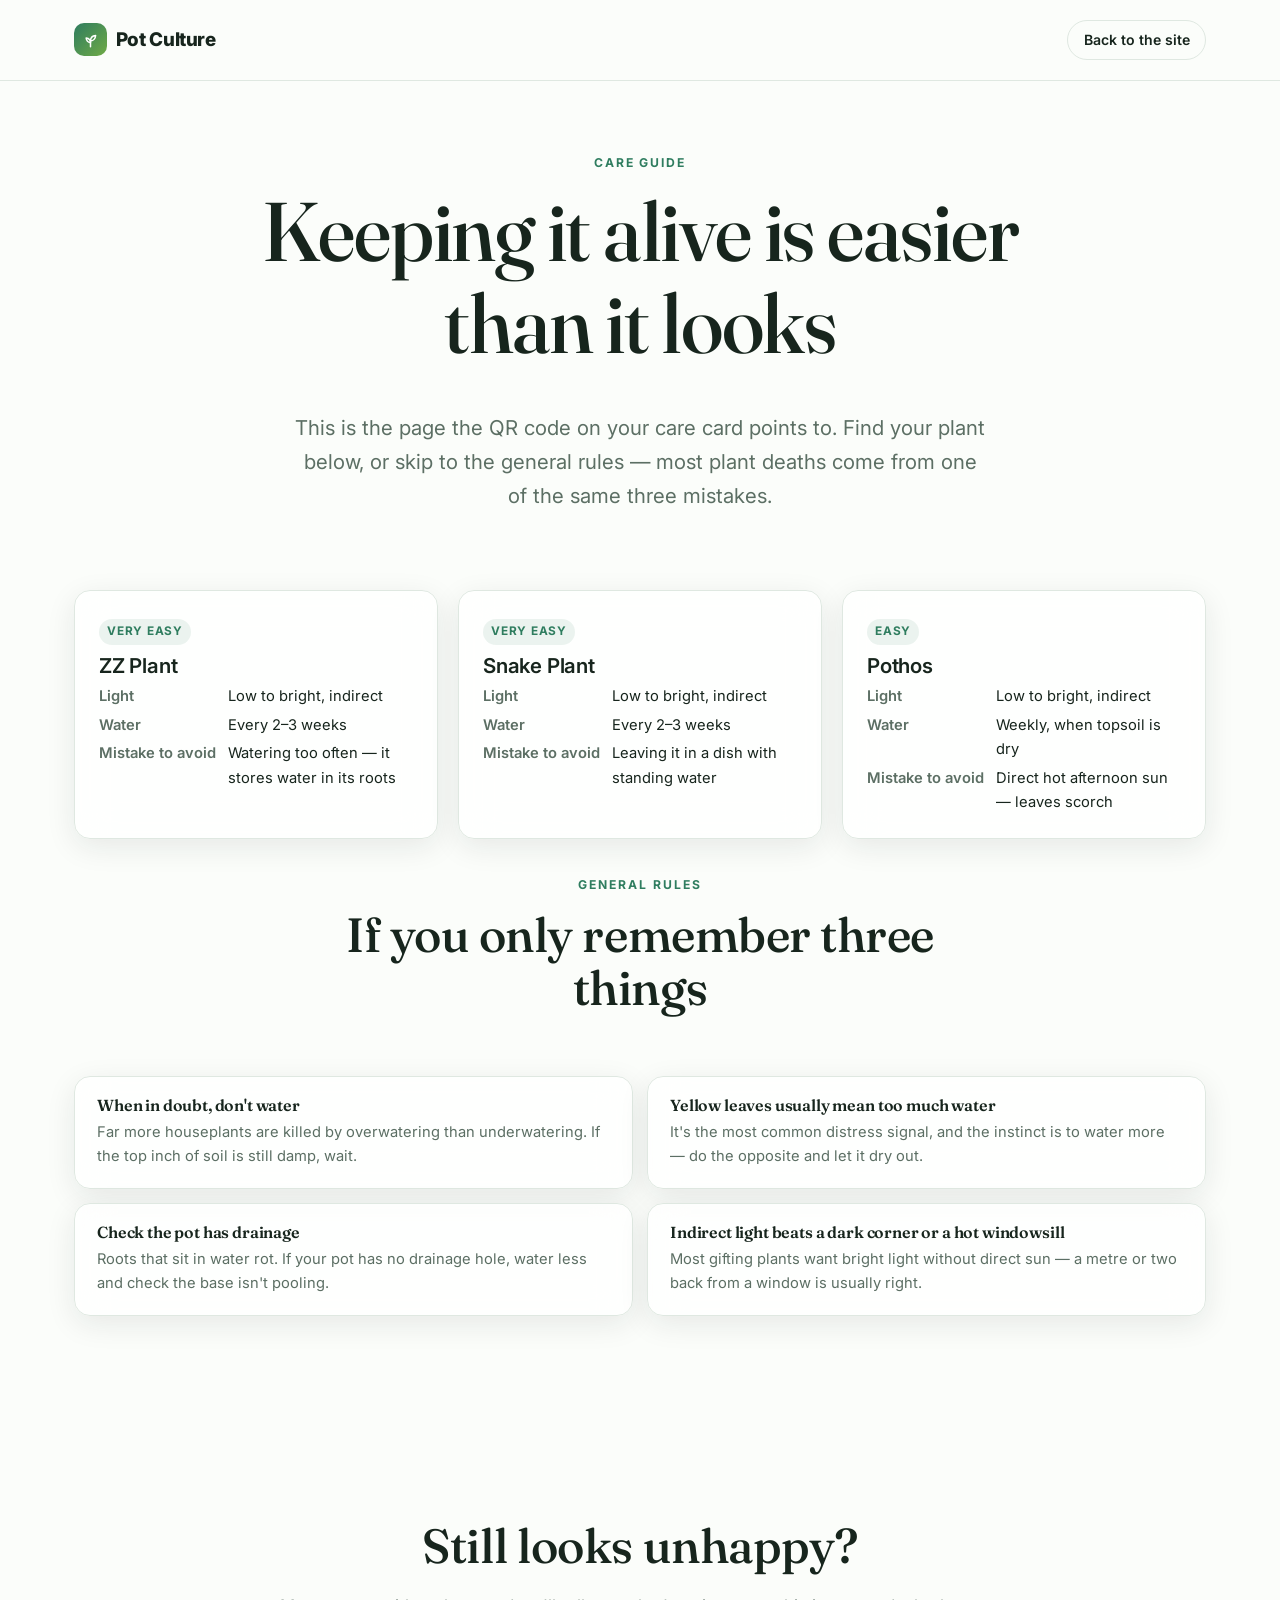
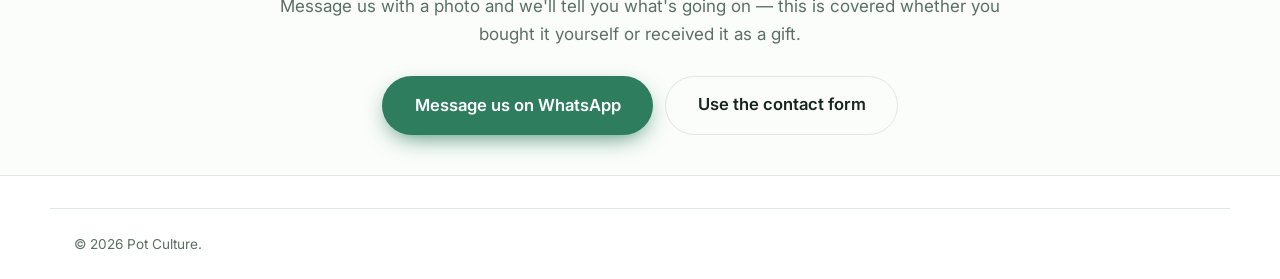
==== care.html @ beec170c "Address business-review Tier 1-3: form backend, real FAQ, MOQ table, WhatsApp, care page, expanded l" ====
<!DOCTYPE html>
<html lang="en">
<head>
<meta charset="utf-8">
<meta name="viewport" content="width=device-width, initial-scale=1">
<title>Plant care guide — Pot Culture</title>
<meta name="description" content="How to look after the plant you received from Pot Culture — watering, light, and what to do if something looks wrong.">
<meta name="robots" content="noindex">
<link rel="preconnect" href="https://fonts.googleapis.com">
<link rel="preconnect" href="https://fonts.gstatic.com" crossorigin>
<link rel="stylesheet" href="https://fonts.googleapis.com/css2?family=Fraunces:ital,opsz,wght@0,9..144,500;0,9..144,600;1,9..144,500&family=Inter:wght@400;500;600;700&display=swap">
<link rel="stylesheet" href="assets/css/style.css">
<link rel="icon" href="data:image/svg+xml,<svg xmlns='http://www.w3.org/2000/svg' viewBox='0 0 100 100'><text y='.9em' font-size='90'>🪴</text></svg>">
<style>
  /* This page is deliberately simple and self-contained — no hero, no
     scroll background, no lightbox — so it opens fast for someone
     scanning a QR code on their phone with a half-dead plant in hand. */
  body{opacity:1;background:var(--bg)}
  .care-header{border-bottom:1px solid var(--line);padding-block:20px}
  .care-hero{padding:clamp(40px,7vw,72px) 0 8px;text-align:center}
  .care-hero .eyebrow{justify-content:center}
  .care-hero h1{max-width:16em;margin-inline:auto}
  .plant-grid{display:grid;gap:20px;grid-template-columns:repeat(3,1fr);margin:36px 0}
  .plant-card{padding:24px}
  .plant-card h3{margin-bottom:.3em}
  .plant-card .diff{display:inline-block;font-size:.74rem;font-weight:700;letter-spacing:.06em;text-transform:uppercase;color:var(--brand);background:rgba(47,125,95,.09);padding:.25em .7em;border-radius:999px;margin-bottom:.9em}
  .plant-card dl{display:grid;grid-template-columns:auto 1fr;gap:.3em .8em;font-size:.92rem;margin:0}
  .plant-card dt{color:var(--ink-soft);font-weight:600}
  .plant-card dd{margin:0}
  .tips{display:grid;gap:14px;grid-template-columns:repeat(2,1fr);margin:28px 0}
  .tip{padding:20px 22px}
  .tip h4{margin:0 0 .3em;font-size:1rem}
  .tip p{margin:0;font-size:.92rem;color:var(--ink-soft)}
  .help-band{text-align:center;padding:40px 0;margin-top:12px}
  @media (max-width:800px){ .plant-grid,.tips{grid-template-columns:1fr} }
</style>
</head>
<body class="ready">

<header class="care-header">
  <div class="wrap" style="display:flex;align-items:center;justify-content:space-between">
    <a class="brand" href="index.html">
      <span class="brand-mark" aria-hidden="true">
        <svg viewBox="0 0 24 24" fill="none" stroke="currentColor" stroke-width="1.9" stroke-linecap="round" stroke-linejoin="round">
          <path d="M12 21v-7"/><path d="M12 14c0-4 2.6-6.6 6.5-7-.4 4-3 6.6-6.5 7Z"/>
          <path d="M12 16c0-3.3-2.2-5.5-5.5-5.9.4 3.4 2.6 5.6 5.5 5.9Z"/>
        </svg>
      </span>
      <span class="brand-name">Pot Culture</span>
    </a>
    <a class="btn btn-ghost btn-sm" href="index.html">Back to the site</a>
  </div>
</header>

<main id="main">
  <section class="care-hero wrap wrap-narrow">
    <p class="eyebrow">Care guide</p>
    <h1>Keeping it alive is easier than it looks</h1>
    <p class="lede" style="color:var(--ink-soft);max-width:34em;margin-inline:auto">
      This is the page the QR code on your care card points to. Find your
      plant below, or skip to the general rules — most plant deaths come
      from one of the same three mistakes.
    </p>
  </section>

  <section class="section" style="padding-top:0">
    <div class="wrap">
      <!-- EDIT #13 — this page ships with the three hardy plants used for bulk
           and corporate gifting (see the FAQ on the main site). If you
           stock others, or these aren't the ones you actually send, swap
           the cards below for your real list. -->
      <div class="plant-grid">
        <article class="card plant-card reveal in">
          <span class="diff">Very easy</span>
          <h3>ZZ Plant</h3>
          <dl>
            <dt>Light</dt><dd>Low to bright, indirect</dd>
            <dt>Water</dt><dd>Every 2–3 weeks</dd>
            <dt>Mistake to avoid</dt><dd>Watering too often — it stores water in its roots</dd>
          </dl>
        </article>
        <article class="card plant-card reveal in">
          <span class="diff">Very easy</span>
          <h3>Snake Plant</h3>
          <dl>
            <dt>Light</dt><dd>Low to bright, indirect</dd>
            <dt>Water</dt><dd>Every 2–3 weeks</dd>
            <dt>Mistake to avoid</dt><dd>Leaving it in a dish with standing water</dd>
          </dl>
        </article>
        <article class="card plant-card reveal in">
          <span class="diff">Easy</span>
          <h3>Pothos</h3>
          <dl>
            <dt>Light</dt><dd>Low to bright, indirect</dd>
            <dt>Water</dt><dd>Weekly, when topsoil is dry</dd>
            <dt>Mistake to avoid</dt><dd>Direct hot afternoon sun — leaves scorch</dd>
          </dl>
        </article>
      </div>

      <div class="section-head reveal in" style="margin-top:8px">
        <p class="eyebrow">General rules</p>
        <h2>If you only remember three things</h2>
      </div>

      <div class="tips">
        <div class="card tip reveal in">
          <h4>When in doubt, don't water</h4>
          <p>Far more houseplants are killed by overwatering than underwatering. If the top inch of soil is still damp, wait.</p>
        </div>
        <div class="card tip reveal in">
          <h4>Yellow leaves usually mean too much water</h4>
          <p>It's the most common distress signal, and the instinct is to water more — do the opposite and let it dry out.</p>
        </div>
        <div class="card tip reveal in">
          <h4>Check the pot has drainage</h4>
          <p>Roots that sit in water rot. If your pot has no drainage hole, water less and check the base isn't pooling.</p>
        </div>
        <div class="card tip reveal in">
          <h4>Indirect light beats a dark corner or a hot windowsill</h4>
          <p>Most gifting plants want bright light without direct sun — a metre or two back from a window is usually right.</p>
        </div>
      </div>
    </div>
  </section>

  <section class="help-band">
    <div class="wrap wrap-narrow">
      <h2 style="margin-bottom:.4em">Still looks unhappy?</h2>
      <p style="color:var(--ink-soft);margin-bottom:1.6em">
        Message us with a photo and we'll tell you what's going on —
        this is covered whether you bought it yourself or received it
        as a gift.
      </p>
      <div style="display:flex;gap:12px;justify-content:center;flex-wrap:wrap">
        <!-- Same number as EDIT #11 in index.html's floating button -->
        <a class="btn btn-primary btn-lg" href="https://wa.me/91XXXXXXXXXX?text=Hi%2C%20my%20plant%20from%20Pot%20Culture%20isn%27t%20doing%20well" target="_blank" rel="noopener">Message us on WhatsApp</a>
        <a class="btn btn-ghost btn-lg" href="index.html#contact">Use the contact form</a>
      </div>
    </div>
  </section>
</main>

<footer class="site-footer" style="padding-top:32px">
  <div class="wrap footer-bottom"><p>&copy; <span id="year"></span> Pot Culture.</p></div>
</footer>

<script>document.getElementById("year").textContent = new Date().getFullYear();</script>
</body>
</html>
---- assets/css/style.css ----
/* ============================================================
   EDIT — YOUR COLOURS. Change these and the whole site re-skins.
   ============================================================ */
:root{
  --brand:      #2f7d5f;   /* main green: buttons, links       */
  --brand-dark: #24634a;
  --accent:     #6faa46;   /* leaf green for gradients         */
  --clay:       #c07a4e;   /* terracotta accents               */

  --ink:      #17251d;     /* main text                        */
  --ink-soft: #5c6f64;
  --line:     #dfe8e1;
  --bg:       #fbfdfa;     /* base behind the photos           */
  --panel:    rgba(255,255,255,.78);
  --panel-solid:#ffffff;

  --radius: 16px;
  --radius-lg: 24px;
  --shadow-sm: 0 1px 2px rgba(23,37,29,.05), 0 4px 14px rgba(23,37,29,.05);
  --shadow-md: 0 8px 30px rgba(23,37,29,.09);
  --shadow-lg: 0 26px 70px rgba(23,37,29,.16);
  --maxw: 1180px;
  --font: "Inter", -apple-system, BlinkMacSystemFont, "Segoe UI", Roboto, "Helvetica Neue", Arial, sans-serif;
  --font-display: "Fraunces", Georgia, "Times New Roman", serif;

  --bg-fade: 1100ms;       /* how long the background crossfade takes */
}

/* ---------- base ---------- */
*,*::before,*::after{box-sizing:border-box}
html{scroll-behavior:smooth;scroll-padding-top:84px;-webkit-text-size-adjust:100%}
body{
  margin:0;font-family:var(--font);color:var(--ink);background:var(--bg);
  font-size:17px;line-height:1.65;-webkit-font-smoothing:antialiased;
  overflow-x:hidden;opacity:0;transition:opacity .5s ease;
}
body.ready{opacity:1}
img{max-width:100%;display:block}
h1,h2,h3,h4{font-family:var(--font-display);line-height:1.1;letter-spacing:-.01em;margin:0 0 .5em;font-weight:600}
h1{font-size:clamp(2.7rem,6.6vw,5.2rem);font-weight:500;letter-spacing:-.015em}
h2{font-size:clamp(1.95rem,3.9vw,3rem);font-weight:500}
h3{font-size:1.28rem;font-family:var(--font)}
p{margin:0 0 1rem}
a{color:var(--brand);text-decoration:none}
a:hover{text-decoration:underline}
ul,ol{margin:0;padding:0;list-style:none}

.wrap{width:100%;max-width:var(--maxw);margin-inline:auto;padding-inline:24px}
.wrap-narrow{max-width:780px}
.skip-link{position:absolute;left:-9999px;top:0;background:var(--brand);color:#fff;padding:10px 16px;z-index:300;border-radius:0 0 8px 0;font-weight:600}
.skip-link:focus{left:0}
:focus-visible{outline:3px solid var(--brand);outline-offset:3px;border-radius:6px}

.eyebrow{font-size:.76rem;font-weight:700;letter-spacing:.16em;text-transform:uppercase;color:var(--brand);margin:0 0 .85rem}
.eyebrow.light{color:var(--brand-dark)}
.grad{background:linear-gradient(100deg,var(--brand),var(--accent));-webkit-background-clip:text;background-clip:text;color:transparent}

/* ============================================================
   THE LIVING BACKGROUND
   Fixed behind everything. Layers crossfade as sections change.
   ============================================================ */
.bg-stage{position:fixed;inset:0;z-index:-2;overflow:hidden;background:var(--bg)}
/* .bg-layer also carries .ph, whose `position:relative` is declared later
   and would otherwise win and collapse these to zero height. */
.bg-stage .bg-layer{position:absolute;inset:0}
.bg-layer{
  position:absolute;inset:0;opacity:0;
  transition:opacity var(--bg-fade) cubic-bezier(.4,0,.2,1),
             transform 2400ms cubic-bezier(.2,0,.2,1);
  transform:scale(1.08);
}
.bg-layer.on{opacity:1;transform:scale(1)}
.bg-layer img{width:100%;height:100%;object-fit:cover;opacity:0;transition:opacity .8s ease}
.bg-layer img.loaded{opacity:1}
/* Full-bleed artwork needs more presence than a small card's does. Once a
   real photo loads it covers this, so it only affects the no-photo state. */
.bg-layer.ph::before{filter:saturate(1.35);opacity:1}
.bg-layer.ph::after{opacity:.22}
.bg-layer.no-photo::before{animation:drift 26s ease-in-out infinite alternate}
@keyframes drift{from{transform:scale(1) translate3d(0,0,0)}to{transform:scale(1.14) translate3d(-2%,-1.5%,0)}}

/* A light veil so dark text stays readable over any photo you drop in.
   If your photos are pale you can lower these numbers; if they're busy
   or dark, raise them. */
.bg-scrim{
  position:absolute;inset:0;
  background:
    radial-gradient(125% 95% at 50% 0%, rgba(251,253,250,.42), rgba(251,253,250,.66) 62%, rgba(251,253,250,.80)),
    linear-gradient(180deg, rgba(251,253,250,.38), rgba(251,253,250,.58));
}

/* ---------- designed artwork, shown until a real photo exists ---------- */
.ph{position:relative;overflow:hidden;background:#eef5ef}
.ph::before{
  content:"";position:absolute;inset:0;
  background-image:
    radial-gradient(circle at 22% 26%, rgba(140,196,104,.55), transparent 46%),
    radial-gradient(circle at 78% 68%, rgba(88,168,126,.50), transparent 52%),
    radial-gradient(circle at 52% 100%, rgba(214,158,116,.45), transparent 58%);
}
.ph::after{
  content:"";position:absolute;inset:0;opacity:.45;
  background-image:
    repeating-linear-gradient(58deg, rgba(255,255,255,.30) 0 2px, transparent 2px 26px),
    repeating-linear-gradient(-52deg, rgba(23,37,29,.05) 0 2px, transparent 2px 32px);
}
.ph-b::before{background-image:
  radial-gradient(circle at 70% 24%, rgba(88,168,126,.55), transparent 48%),
  radial-gradient(circle at 26% 74%, rgba(214,158,116,.50), transparent 54%),
  radial-gradient(circle at 88% 90%, rgba(140,196,104,.42), transparent 50%)}
.ph-c::before{background-image:
  radial-gradient(circle at 34% 78%, rgba(140,196,104,.55), transparent 50%),
  radial-gradient(circle at 76% 20%, rgba(214,158,116,.48), transparent 52%),
  radial-gradient(circle at 12% 20%, rgba(88,168,126,.44), transparent 48%)}
.ph-d::before{background-image:
  radial-gradient(circle at 50% 40%, rgba(88,168,126,.52), transparent 54%),
  radial-gradient(circle at 12% 88%, rgba(140,196,104,.46), transparent 50%),
  radial-gradient(circle at 90% 12%, rgba(214,158,116,.42), transparent 46%)}
.ph-e::before{background-image:
  radial-gradient(circle at 82% 46%, rgba(140,196,104,.50), transparent 50%),
  radial-gradient(circle at 20% 34%, rgba(88,168,126,.54), transparent 52%),
  radial-gradient(circle at 56% 92%, rgba(214,158,116,.44), transparent 54%)}
.ph img{position:relative;z-index:1}

/* ---------- scroll progress ---------- */
.progress{
  position:fixed;top:0;left:0;right:0;height:3px;z-index:200;transform-origin:0 50%;transform:scaleX(0);
  background:linear-gradient(90deg,var(--accent),var(--brand));
}

/* ---------- buttons ---------- */
.btn{
  display:inline-flex;align-items:center;justify-content:center;gap:.5em;
  padding:.78em 1.5em;border-radius:999px;border:1.5px solid transparent;
  font:inherit;font-weight:600;font-size:.97rem;cursor:pointer;text-decoration:none;
  transition:transform .16s ease, box-shadow .22s ease, background .22s ease, border-color .22s ease;
  white-space:nowrap;
}
.btn:hover{text-decoration:none;transform:translateY(-2px)}
.btn:active{transform:translateY(0)}
.btn-primary{background:var(--brand);color:#fff;box-shadow:0 8px 24px -8px var(--brand)}
.btn-primary:hover{background:var(--brand-dark);box-shadow:0 14px 32px -10px var(--brand)}
.btn-ghost{background:transparent;color:var(--ink);border-color:var(--line)}
.btn-ghost:hover{border-color:var(--brand);color:var(--brand)}
.btn-glass{background:rgba(255,255,255,.72);color:var(--ink);border-color:rgba(23,37,29,.12);backdrop-filter:blur(10px);box-shadow:var(--shadow-sm)}
.btn-glass:hover{background:#fff;color:var(--brand);border-color:var(--brand)}
.btn-sm{padding:.52em 1.1em;font-size:.88rem}
.btn-lg{padding:.9em 1.9em;font-size:1.04rem}
.btn-block{display:flex;width:100%}

/* ---------- header ---------- */
.site-header{position:fixed;top:0;left:0;right:0;z-index:100;transition:background .35s, border-color .35s, box-shadow .35s}
.site-header.scrolled{background:rgba(255,255,255,.86);backdrop-filter:saturate(170%) blur(16px);border-bottom:1px solid var(--line);box-shadow:var(--shadow-sm)}
.header-inner{display:flex;align-items:center;justify-content:space-between;height:78px;gap:20px}
.brand{display:inline-flex;align-items:center;gap:.55rem;color:var(--ink);font-weight:800;letter-spacing:-.02em;font-size:1.18rem}
.brand:hover{text-decoration:none}
.brand-mark{display:grid;place-items:center;width:33px;height:33px;border-radius:10px;background:linear-gradient(135deg,var(--brand),var(--accent));color:#fff}
.brand-mark svg{width:19px;height:19px}
.nav{display:flex;align-items:center;gap:2.1rem}
.nav a{color:var(--ink-soft);font-weight:500;font-size:.95rem}
.nav a:hover{color:var(--ink);text-decoration:none}
.nav a.active{color:var(--brand)}
.nav a.nav-cta{color:#fff}
.nav a.nav-cta:hover{color:#fff}

.burger{display:none;flex-direction:column;gap:5px;background:none;border:0;cursor:pointer;padding:10px}
.burger span{width:24px;height:2px;background:var(--ink);border-radius:2px;transition:.25s}
.burger[aria-expanded="true"] span:nth-child(1){transform:translateY(7px) rotate(45deg)}
.burger[aria-expanded="true"] span:nth-child(2){opacity:0}
.burger[aria-expanded="true"] span:nth-child(3){transform:translateY(-7px) rotate(-45deg)}

/* ---------- hero ---------- */
.hero{position:relative;min-height:100svh;display:flex;align-items:center;padding:120px 0 90px}
.hero-inner{position:relative;z-index:2;max-width:860px}
.lede{font-size:clamp(1.08rem,1.7vw,1.28rem);color:var(--ink-soft);max-width:32em;margin-bottom:2.1rem}
.hero-actions{display:flex;flex-wrap:wrap;gap:.9rem}
.scroll-cue{
  position:absolute;left:50%;bottom:34px;transform:translateX(-50%);
  width:26px;height:42px;border:2px solid rgba(23,37,29,.28);border-radius:14px;z-index:2;
}
.scroll-cue span{
  position:absolute;left:50%;top:9px;width:4px;height:8px;margin-left:-2px;border-radius:2px;
  background:var(--brand);animation:cue 1.8s ease-in-out infinite;
}
@keyframes cue{0%{opacity:0;transform:translateY(0)}30%{opacity:1}100%{opacity:0;transform:translateY(14px)}}

/* ---------- sections sit in glass over the background ---------- */
.section{position:relative;z-index:1;padding:clamp(72px,10vw,124px) 0}
.section-head{max-width:660px;margin:0 auto clamp(40px,5vw,62px);text-align:center}
.section-head .sub{color:var(--ink-soft);font-size:1.05rem;margin:0}

.strip{position:relative;z-index:1;border-block:1px solid var(--line);background:rgba(255,255,255,.72);backdrop-filter:blur(12px)}
.strip-inner{display:grid;grid-template-columns:repeat(4,1fr);gap:20px;padding-block:38px;text-align:center}
.stat b{display:block;font-size:2rem;letter-spacing:-.03em;color:var(--ink)}
.stat span{font-size:.85rem;color:var(--ink-soft)}

.grid{display:grid;gap:24px}
.grid-3{grid-template-columns:repeat(3,1fr)}

.card,.feature,.step,.faq details,.form{
  background:var(--panel);border:1px solid var(--line);border-radius:var(--radius);
  backdrop-filter:blur(18px) saturate(150%);box-shadow:var(--shadow-md);
}
.card{padding:28px}
.card p,.feature p,.step p{color:var(--ink-soft);font-size:.96rem;margin:0}

/* ---------- editorial feature cards ---------- */
.feature{overflow:hidden;transition:transform .3s cubic-bezier(.2,0,.2,1), box-shadow .3s}
.feature:hover{transform:translateY(-6px);box-shadow:var(--shadow-lg)}
.frame{aspect-ratio:4/3;border-radius:0}
.frame img{width:100%;height:100%;object-fit:cover;transition:transform .7s cubic-bezier(.2,0,.2,1);opacity:0}
.frame img.loaded{opacity:1}
.feature:hover .frame img{transform:scale(1.06)}
.feature h3{margin:22px 24px .4rem}
.feature p{margin:0 24px 26px}

/* ---------- gallery ---------- */
.gallery{display:grid;grid-template-columns:repeat(4,1fr);gap:16px;grid-auto-rows:200px;grid-auto-flow:dense}
.shot{
  position:relative;margin:0;border-radius:var(--radius);overflow:hidden;cursor:pointer;
  border:1px solid var(--line);box-shadow:var(--shadow-sm);
  transition:transform .3s cubic-bezier(.2,0,.2,1), box-shadow .3s;
}
.shot.tall{grid-row:span 2}
.shot.wide{grid-column:span 2}
.shot img{width:100%;height:100%;object-fit:cover;transition:transform .8s cubic-bezier(.2,0,.2,1);opacity:0}
.shot img.loaded{opacity:1}
.shot:hover{transform:translateY(-4px);box-shadow:var(--shadow-lg)}
.shot:hover img{transform:scale(1.07)}
.shot figcaption{
  position:absolute;inset:auto 0 0 0;z-index:2;padding:34px 16px 14px;
  font-size:.86rem;color:#fff;
  background:linear-gradient(transparent,rgba(12,26,18,.82));
  opacity:0;transform:translateY(8px);transition:.3s;
}
.shot:hover figcaption,.shot:focus-visible figcaption{opacity:1;transform:none}

/* ---------- split / gifting ---------- */
.split-inner{display:grid;grid-template-columns:.9fr 1.1fr;gap:56px;align-items:center}
.tall-media{aspect-ratio:3/4;border-radius:var(--radius-lg);box-shadow:var(--shadow-lg)}
.tall-media img{width:100%;height:115%;object-fit:cover;transform:translateY(var(--shift,0));opacity:0}
.tall-media img.loaded{opacity:1}
.tiers{display:grid;gap:12px;margin:26px 0 18px}
.tiers li{
  display:flex;align-items:center;justify-content:space-between;gap:18px;
  padding:16px 20px;border:1px solid var(--line);border-radius:12px;background:rgba(255,255,255,.72);
}
.tiers li.best{border-color:var(--brand);background:rgba(47,125,95,.07)}
.tiers b{display:block;font-size:1rem}
.tiers span{display:block;font-size:.86rem;color:var(--ink-soft)}
.tiers em{font-style:normal;font-weight:700;font-size:1.05rem;white-space:nowrap;color:var(--brand)}
.fineprint{font-size:.83rem;color:var(--ink-soft);margin:0 0 22px}

.esg-line{font-size:.92rem;padding:.85em 1em;border-radius:10px;background:rgba(47,125,95,.07);border:1px solid rgba(47,125,95,.16)}

.moq-wrap{margin:0 0 22px}
.moq-table{width:100%;border-collapse:collapse;font-size:.92rem;background:rgba(255,255,255,.6);border:1px solid var(--line);border-radius:10px;overflow:hidden}
.moq-table caption{text-align:left;font-size:.78rem;font-weight:700;letter-spacing:.08em;text-transform:uppercase;color:var(--ink-soft);padding:0 0 10px}
.moq-table th,.moq-table td{padding:.6em .9em;text-align:left;border-bottom:1px solid var(--line)}
.moq-table thead th{color:var(--ink-soft);font-weight:600;font-size:.82rem}
.moq-table tbody tr:last-child th,.moq-table tbody tr:last-child td{border-bottom:0}
.moq-table tbody th{font-weight:600}
.moq-note{font-size:.86rem;color:var(--ink-soft);margin:10px 0 0}

/* ---------- steps ---------- */
.steps{display:grid;grid-template-columns:repeat(3,1fr);gap:24px}
.step{padding:32px 28px}
.step-num{display:grid;place-items:center;width:40px;height:40px;border-radius:50%;margin-bottom:18px;background:linear-gradient(135deg,var(--brand),var(--accent));color:#fff;font-weight:700}

/* ---------- faq ---------- */
.faq{display:grid;gap:12px}
.faq details{overflow:hidden}
.faq summary{cursor:pointer;padding:20px 56px 20px 24px;font-weight:600;position:relative;list-style:none}
.faq summary::-webkit-details-marker{display:none}
.faq summary::after{content:"+";position:absolute;right:24px;top:50%;transform:translateY(-50%);font-size:1.5rem;font-weight:300;color:var(--brand);line-height:1;transition:transform .25s}
.faq details[open] summary::after{transform:translateY(-50%) rotate(45deg)}
.faq details p{padding:0 24px 22px;margin:0;color:var(--ink-soft);font-size:.96rem}

/* ---------- form ---------- */
.form{display:grid;gap:16px;padding:34px}
.form .row{display:grid;grid-template-columns:1fr 1fr;gap:16px}
.form label{display:grid;gap:.45rem;font-size:.9rem;font-weight:600}
.form .opt{font-weight:400;color:var(--ink-soft);font-size:.82rem}
.form input,.form select,.form textarea{
  font:inherit;font-size:.96rem;font-weight:400;color:var(--ink);
  padding:.76em .95em;border:1.5px solid var(--line);border-radius:10px;
  background:#fff;width:100%;transition:border-color .18s, box-shadow .18s;
}
.form ::placeholder{color:#9aa9a0}
.form textarea{resize:vertical;min-height:118px}
.form input:focus,.form select:focus,.form textarea:focus{outline:none;border-color:var(--brand);box-shadow:0 0 0 3px rgba(47,125,95,.16)}
.form input[aria-invalid="true"],.form textarea[aria-invalid="true"]{border-color:#dc2626}
.hp{position:absolute;left:-9999px;width:1px;height:1px;overflow:hidden}
.form-note{margin:0;font-size:.92rem;min-height:1.4em;text-align:center}
.form-note.ok{color:var(--brand);font-weight:600}
.form-note.err{color:#dc2626;font-weight:600}

/* ---------- lightbox ---------- */
.lightbox{
  position:fixed;inset:0;z-index:250;display:none;place-items:center;padding:64px 24px;
  background:rgba(251,253,250,.96);backdrop-filter:blur(8px);
}
.lightbox.open{display:grid}
.lb-figure{margin:0;max-width:min(1500px,94vw);max-height:86vh;display:grid;gap:14px;justify-items:center}
.lb-figure img{max-width:100%;max-height:78vh;object-fit:contain;border-radius:10px;box-shadow:var(--shadow-lg);view-transition-name:lb-photo}
.lb-figure figcaption{display:flex;gap:14px;align-items:center;color:var(--ink-soft);font-size:.92rem}
.lb-count{color:#9aa9a0}
.lb-btn{
  position:absolute;background:#fff;border:1px solid var(--line);
  color:var(--ink);width:50px;height:50px;border-radius:50%;font-size:1.6rem;line-height:1;cursor:pointer;
  display:grid;place-items:center;box-shadow:var(--shadow-sm);
  transition:background .2s, transform .2s, border-color .2s;
}
.lb-btn:hover{border-color:var(--brand);color:var(--brand);transform:scale(1.06)}
.lb-close{top:22px;right:24px}
.lb-prev{left:24px;top:50%;margin-top:-25px}
.lb-next{right:24px;top:50%;margin-top:-25px}

/* ---------- footer ---------- */
.site-footer{position:relative;z-index:1;background:rgba(255,255,255,.86);backdrop-filter:blur(16px);border-top:1px solid var(--line);padding-top:60px}
.footer-inner{display:grid;grid-template-columns:1.4fr 1fr;gap:44px;padding-bottom:42px}
.footer-brand p{color:var(--ink-soft);font-size:.94rem;margin-top:.9rem;max-width:30em}
.footer-links{display:grid;grid-template-columns:repeat(2,1fr);gap:30px}
.footer-links h4{font-size:.78rem;text-transform:uppercase;letter-spacing:.12em;color:var(--ink-soft);margin-bottom:.9rem}
.footer-links a,.footer-links span{display:block;color:var(--ink-soft);font-size:.93rem;margin-bottom:.55rem}
.footer-links a:hover{color:var(--brand)}
.footer-bottom{border-top:1px solid var(--line);padding-block:24px}
.footer-bottom p{margin:0;font-size:.85rem;color:var(--ink-soft)}

/* ---------- reveal ---------- */
.reveal{opacity:0;transform:translateY(26px);transition:opacity .7s ease, transform .7s cubic-bezier(.16,1,.3,1)}
.reveal.in{opacity:1;transform:none}

/* ---------- responsive ---------- */
@media (max-width:980px){
  .split-inner{grid-template-columns:1fr;gap:38px}
  .tall-media{aspect-ratio:16/10}
  .gallery{grid-template-columns:repeat(2,1fr);grid-auto-rows:180px}
  .shot.wide{grid-column:span 2}
  .grid-3,.steps{grid-template-columns:1fr 1fr}
  .strip-inner{grid-template-columns:1fr 1fr;gap:26px}
}
@media (max-width:760px){
  body{font-size:16px}
  .burger{display:flex}
  .nav{
    position:fixed;inset:78px 0 auto;flex-direction:column;align-items:stretch;gap:0;
    background:rgba(255,255,255,.97);backdrop-filter:blur(18px);border-bottom:1px solid var(--line);
    box-shadow:var(--shadow-md);
    padding:10px 24px 24px;transform:translateY(-135%);transition:transform .3s cubic-bezier(.4,0,.2,1);
  }
  .nav.open{transform:none}
  .nav a{padding:15px 0;border-bottom:1px solid var(--line);font-size:1rem}
  .nav a.nav-cta{border:0;margin-top:14px;justify-content:center}
  .grid-3,.steps,.form .row,.footer-inner{grid-template-columns:1fr}
  .gallery{grid-template-columns:1fr;grid-auto-rows:230px}
  .shot.tall,.shot.wide{grid-row:auto;grid-column:auto}
  .hero-actions .btn{flex:1 1 100%}
  .lb-prev{left:12px} .lb-next{right:12px}
  .lb-btn{width:44px;height:44px}
}
@media (max-width:420px){
  .strip-inner{grid-template-columns:1fr}
  .footer-links{grid-template-columns:1fr}
}

/* ---------- accessibility ---------- */
@media (prefers-reduced-motion:reduce){
  *{animation:none!important;transition:none!important;scroll-behavior:auto!important}
  .reveal{opacity:1;transform:none}
  body{opacity:1}
  .bg-layer{transform:none}
  .bg-layer.on{opacity:1}
}
@media print{
  .site-header,.burger,.bg-stage,.progress,.scroll-cue,.lightbox,.btn,.marquee,.mobile-cta,.cursor-chip,.whatsapp-fab{display:none!important}
  body{font-size:12pt;color:#000;background:#fff;opacity:1}
  .card,.feature,.step,.faq details,.form{background:none;box-shadow:none;border-color:#ccc;backdrop-filter:none}
  .section{padding:16pt 0;break-inside:avoid}
}

/* ============================================================
   INTERACTIVE POLISH
   ============================================================ */

/* ---------- sliding nav indicator ----------
   Scoped to desktop only: on mobile .nav must keep the `position:fixed`
   set in its own media query above so the off-canvas menu still works.
   An unqualified `.nav{position:relative}` here would appear later in
   the cascade and win at equal specificity, breaking that mobile rule. */
@media (min-width:761px){ .nav{position:relative} }
.nav-indicator{
  position:absolute;left:0;bottom:-6px;height:2px;background:var(--brand);
  border-radius:2px;opacity:0;transition:transform .35s cubic-bezier(.4,0,.2,1), width .35s cubic-bezier(.4,0,.2,1), opacity .2s;
  pointer-events:none;
}
.nav-indicator.show{opacity:1}
@media (max-width:760px){.nav-indicator{display:none}}

/* ---------- marquee ---------- */
.marquee{
  position:relative;z-index:1;overflow:hidden;border-block:1px solid var(--line);
  background:rgba(255,255,255,.60);backdrop-filter:blur(10px);padding:16px 0;
  -webkit-mask-image:linear-gradient(90deg,transparent,#000 8%,#000 92%,transparent);
  mask-image:linear-gradient(90deg,transparent,#000 8%,#000 92%,transparent);
}
.marquee-track{
  display:flex;width:max-content;gap:.6em;white-space:nowrap;
  font-family:var(--font-display);font-size:1.15rem;color:var(--ink-soft);
  animation:scroll-left 34s linear infinite;
}
.marquee-track span{padding-inline:.2em}
.marquee-track .dot{color:var(--brand);font-family:var(--font)}
@keyframes scroll-left{from{transform:translateX(0)}to{transform:translateX(-50%)}}
.marquee:hover .marquee-track{animation-play-state:paused}

/* ---------- magnetic buttons ---------- */
.btn-primary,.btn-glass{will-change:transform}

/* ---------- card tilt ---------- */
.feature,.shot{transform-style:preserve-3d;will-change:transform}

/* ---------- sticky mobile enquiry bar ---------- */
.mobile-cta{
  display:none;position:fixed;left:16px;right:16px;bottom:16px;z-index:150;
  background:var(--brand);color:#fff;text-align:center;font-weight:700;
  padding:15px;border-radius:999px;box-shadow:0 14px 34px -10px rgba(47,125,95,.55);
  transform:translateY(140%);transition:transform .3s cubic-bezier(.4,0,.2,1);
}
.mobile-cta:hover{color:#fff;text-decoration:none}
.mobile-cta.show{transform:translateY(0)}
@media (max-width:760px){.mobile-cta{display:block}}

/* ---------- WhatsApp floating button ---------- */
.whatsapp-fab{
  position:fixed;right:24px;bottom:24px;z-index:151;
  display:grid;place-items:center;width:56px;height:56px;border-radius:50%;
  background:#25d366;color:#fff;box-shadow:0 10px 28px -8px rgba(0,0,0,.4);
  transition:transform .2s ease, box-shadow .2s ease;
}
.whatsapp-fab:hover{transform:scale(1.07);color:#fff;text-decoration:none;box-shadow:0 14px 34px -8px rgba(0,0,0,.45)}
/* Sits above the sticky mobile enquiry bar rather than under it, since the
   bar can slide in independently as you scroll. */
@media (max-width:760px){.whatsapp-fab{right:16px;bottom:86px;width:50px;height:50px}}

/* ---------- gallery cursor chip ---------- */
.cursor-chip{
  position:fixed;top:0;left:0;z-index:260;pointer-events:none;
  background:var(--ink);color:#fff;font-size:.82rem;font-weight:600;
  padding:.5em 1.1em;border-radius:999px;letter-spacing:.02em;
  opacity:0;transform:translate(-50%,-50%) scale(.7);
  transition:opacity .2s, transform .2s cubic-bezier(.34,1.56,.64,1);
}
.cursor-chip.show{opacity:1;transform:translate(-50%,-50%) scale(1)}
@media (hover:none){.cursor-chip{display:none}}

/* ---------- form submit success ---------- */
.btn-block{position:relative;overflow:hidden}
.btn-check{display:none}
.btn-block.sent .btn-label{display:none}
.btn-block.sent .btn-check{display:inline-flex}
.btn-block.sent{background:var(--brand-dark)}

/* ---------- reduced motion / touch guards ---------- */
@media (prefers-reduced-motion:reduce){
  .marquee-track{animation:none}
  .nav-indicator{transition:none}
  .mobile-cta{transition:none}
}
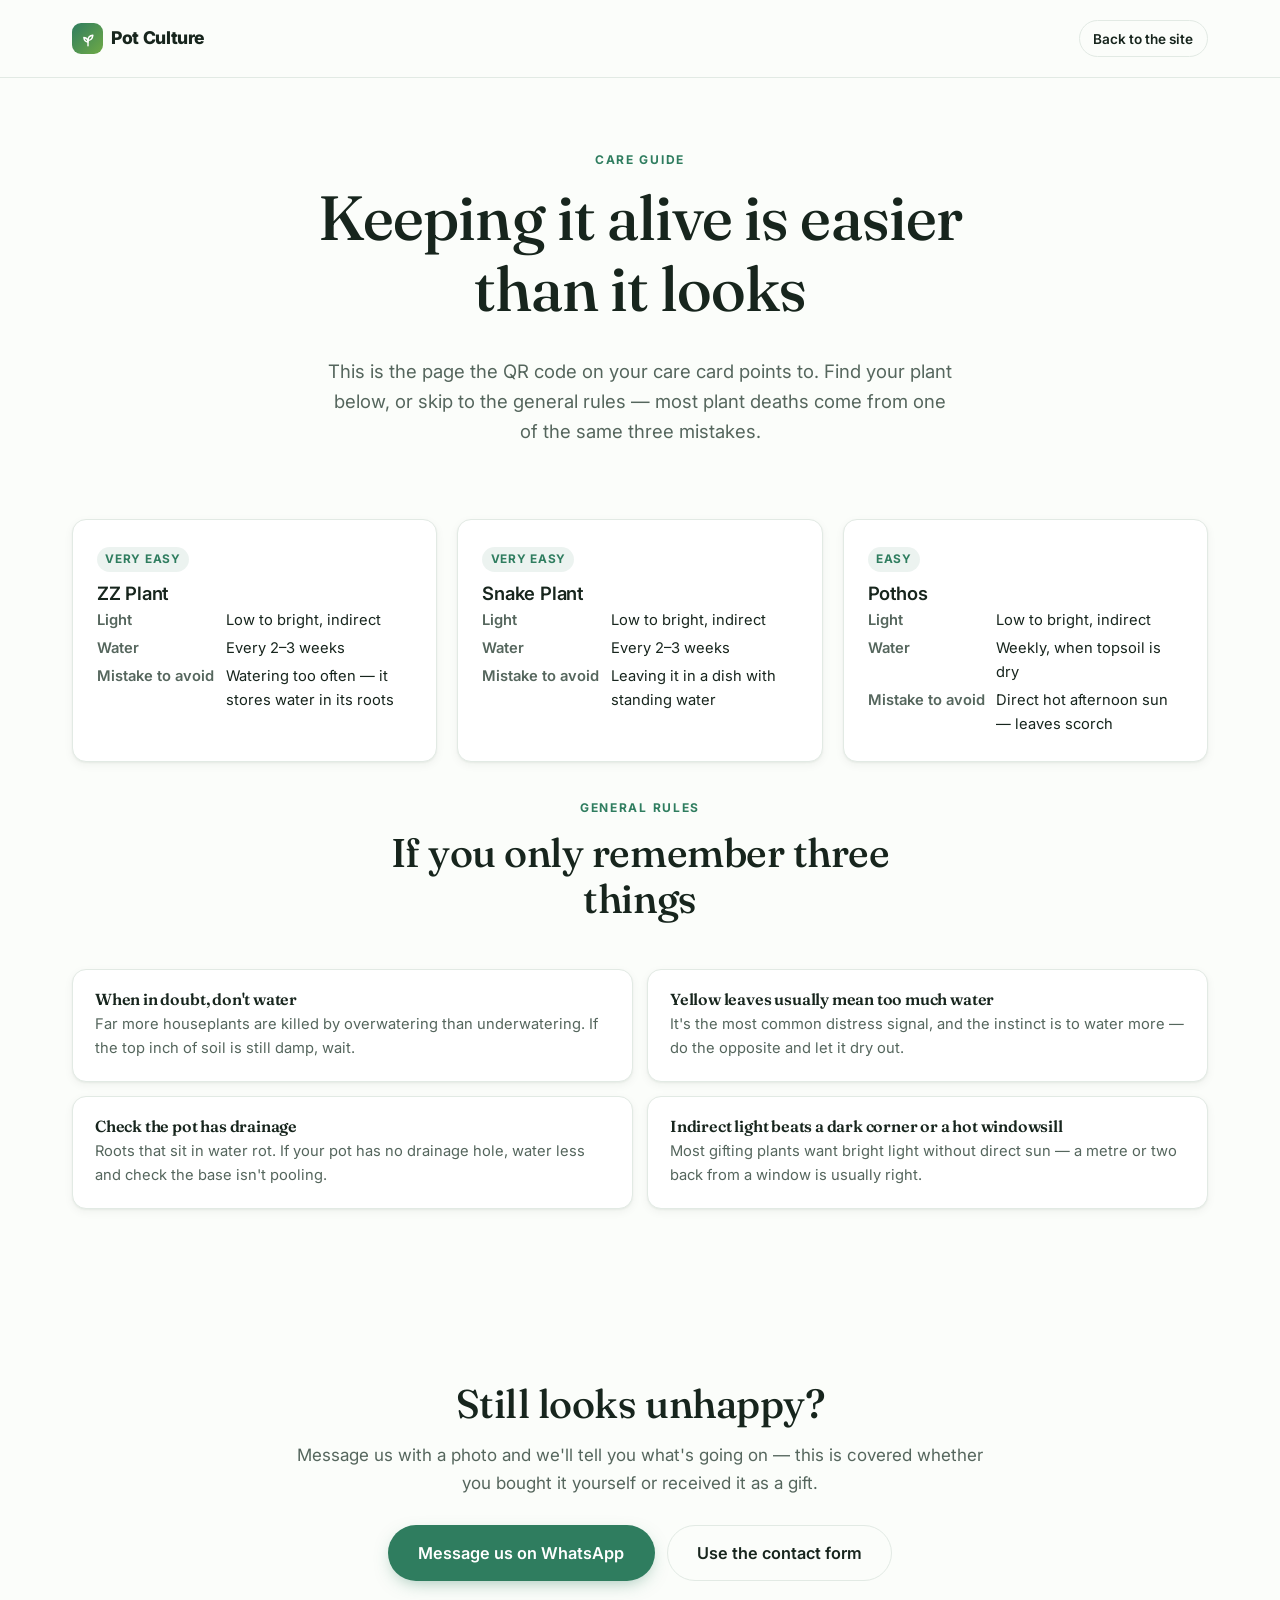
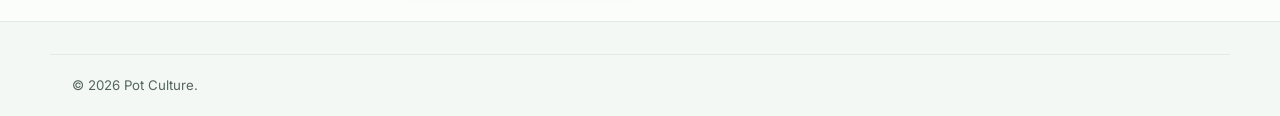
==== commit be97bf07: "Rebuild: working shop + cart with WhatsApp checkout, per full rebuild spec Full rebuild against a de" ====
--- a/care.html
+++ b/care.html
@@ -65,7 +65,7 @@
 
   <section class="section" style="padding-top:0">
     <div class="wrap">
-      <!-- EDIT #13 — this page ships with the three hardy plants used for bulk
+      <!-- EDIT — this page ships with the three hardy plants used for bulk
            and corporate gifting (see the FAQ on the main site). If you
            stock others, or these aren't the ones you actually send, swap
            the cards below for your real list. -->
@@ -134,7 +134,7 @@
         as a gift.
       </p>
       <div style="display:flex;gap:12px;justify-content:center;flex-wrap:wrap">
-        <!-- Same number as EDIT #11 in index.html's floating button -->
+        <!-- Same number as EDIT #8 in index.html's floating button -->
         <a class="btn btn-primary btn-lg" href="https://wa.me/91XXXXXXXXXX?text=Hi%2C%20my%20plant%20from%20Pot%20Culture%20isn%27t%20doing%20well" target="_blank" rel="noopener">Message us on WhatsApp</a>
         <a class="btn btn-ghost btn-lg" href="index.html#contact">Use the contact form</a>
       </div>
--- a/assets/css/style.css
+++ b/assets/css/style.css
@@ -2,468 +2,361 @@
    EDIT — YOUR COLOURS. Change these and the whole site re-skins.
    ============================================================ */
 :root{
-  --brand:      #2f7d5f;   /* main green: buttons, links       */
+  --brand:      #2f7d5f;   /* deep forest green: buttons, links */
   --brand-dark: #24634a;
-  --accent:     #6faa46;   /* leaf green for gradients         */
-  --clay:       #c07a4e;   /* terracotta accents               */
-
-  --ink:      #17251d;     /* main text                        */
-  --ink-soft: #5c6f64;
-  --line:     #dfe8e1;
-  --bg:       #fbfdfa;     /* base behind the photos           */
-  --panel:    rgba(255,255,255,.78);
-  --panel-solid:#ffffff;
-
-  --radius: 16px;
-  --radius-lg: 24px;
-  --shadow-sm: 0 1px 2px rgba(23,37,29,.05), 0 4px 14px rgba(23,37,29,.05);
-  --shadow-md: 0 8px 30px rgba(23,37,29,.09);
-  --shadow-lg: 0 26px 70px rgba(23,37,29,.16);
+  --accent:     #6faa46;   /* leaf green, used sparingly        */
+  --clay:       #c07a4e;   /* terracotta — the one accent colour */
+
+  --ink:      #17251d;
+  --ink-soft: #55665d;
+  --line:     #e2eae4;
+  --bg:       #fbfdfa;     /* warm off-white base                */
+  --card:     #ffffff;
+
+  /* illustration (placeholder artwork shown until real photos exist) */
+  --leaf-1: #4a9c6d;
+  --leaf-2: #2f7d5f;
+  --clay-1: #d08a5c;
+  --clay-2: #b06a42;
+
+  --radius: 14px;
+  --radius-lg: 20px;
+  --shadow-sm: 0 1px 2px rgba(23,37,29,.05), 0 3px 10px rgba(23,37,29,.05);
+  --shadow-md: 0 6px 22px rgba(23,37,29,.09);
+  --shadow-lg: 0 20px 50px rgba(23,37,29,.16);
   --maxw: 1180px;
   --font: "Inter", -apple-system, BlinkMacSystemFont, "Segoe UI", Roboto, "Helvetica Neue", Arial, sans-serif;
   --font-display: "Fraunces", Georgia, "Times New Roman", serif;
-
-  --bg-fade: 1100ms;       /* how long the background crossfade takes */
 }
 
 /* ---------- base ---------- */
 *,*::before,*::after{box-sizing:border-box}
-html{scroll-behavior:smooth;scroll-padding-top:84px;-webkit-text-size-adjust:100%}
+html{scroll-behavior:smooth;scroll-padding-top:76px;-webkit-text-size-adjust:100%}
 body{
   margin:0;font-family:var(--font);color:var(--ink);background:var(--bg);
-  font-size:17px;line-height:1.65;-webkit-font-smoothing:antialiased;
-  overflow-x:hidden;opacity:0;transition:opacity .5s ease;
+  font-size:17px;line-height:1.62;-webkit-font-smoothing:antialiased;
+  overflow-x:hidden;opacity:0;transition:opacity .4s ease;
 }
 body.ready{opacity:1}
 img{max-width:100%;display:block}
-h1,h2,h3,h4{font-family:var(--font-display);line-height:1.1;letter-spacing:-.01em;margin:0 0 .5em;font-weight:600}
-h1{font-size:clamp(2.7rem,6.6vw,5.2rem);font-weight:500;letter-spacing:-.015em}
-h2{font-size:clamp(1.95rem,3.9vw,3rem);font-weight:500}
-h3{font-size:1.28rem;font-family:var(--font)}
+h1,h2,h3,h4{font-family:var(--font-display);line-height:1.14;letter-spacing:-.012em;margin:0 0 .5em;font-weight:600}
+h1{font-size:clamp(2.3rem,5.6vw,3.9rem);font-weight:500;letter-spacing:-.015em}
+h2{font-size:clamp(1.7rem,3.4vw,2.5rem);font-weight:500}
+h3{font-size:1.15rem;font-family:var(--font)}
 p{margin:0 0 1rem}
 a{color:var(--brand);text-decoration:none}
 a:hover{text-decoration:underline}
 ul,ol{margin:0;padding:0;list-style:none}
 
-.wrap{width:100%;max-width:var(--maxw);margin-inline:auto;padding-inline:24px}
-.wrap-narrow{max-width:780px}
-.skip-link{position:absolute;left:-9999px;top:0;background:var(--brand);color:#fff;padding:10px 16px;z-index:300;border-radius:0 0 8px 0;font-weight:600}
+.wrap{width:100%;max-width:var(--maxw);margin-inline:auto;padding-inline:22px}
+.wrap-narrow{max-width:740px}
+.skip-link{position:absolute;left:-9999px;top:0;background:var(--brand);color:#fff;padding:10px 16px;z-index:400;border-radius:0 0 8px 0;font-weight:600}
 .skip-link:focus{left:0}
 :focus-visible{outline:3px solid var(--brand);outline-offset:3px;border-radius:6px}
-
-.eyebrow{font-size:.76rem;font-weight:700;letter-spacing:.16em;text-transform:uppercase;color:var(--brand);margin:0 0 .85rem}
-.eyebrow.light{color:var(--brand-dark)}
+.visually-hidden{position:absolute;width:1px;height:1px;padding:0;margin:-1px;overflow:hidden;clip:rect(0,0,0,0);white-space:nowrap;border:0}
+
+.eyebrow{font-size:.75rem;font-weight:700;letter-spacing:.14em;text-transform:uppercase;color:var(--brand);margin:0 0 .8rem}
 .grad{background:linear-gradient(100deg,var(--brand),var(--accent));-webkit-background-clip:text;background-clip:text;color:transparent}
 
-/* ============================================================
-   THE LIVING BACKGROUND
-   Fixed behind everything. Layers crossfade as sections change.
-   ============================================================ */
-.bg-stage{position:fixed;inset:0;z-index:-2;overflow:hidden;background:var(--bg)}
-/* .bg-layer also carries .ph, whose `position:relative` is declared later
-   and would otherwise win and collapse these to zero height. */
-.bg-stage .bg-layer{position:absolute;inset:0}
-.bg-layer{
-  position:absolute;inset:0;opacity:0;
-  transition:opacity var(--bg-fade) cubic-bezier(.4,0,.2,1),
-             transform 2400ms cubic-bezier(.2,0,.2,1);
-  transform:scale(1.08);
-}
-.bg-layer.on{opacity:1;transform:scale(1)}
-.bg-layer img{width:100%;height:100%;object-fit:cover;opacity:0;transition:opacity .8s ease}
-.bg-layer img.loaded{opacity:1}
-/* Full-bleed artwork needs more presence than a small card's does. Once a
-   real photo loads it covers this, so it only affects the no-photo state. */
-.bg-layer.ph::before{filter:saturate(1.35);opacity:1}
-.bg-layer.ph::after{opacity:.22}
-.bg-layer.no-photo::before{animation:drift 26s ease-in-out infinite alternate}
-@keyframes drift{from{transform:scale(1) translate3d(0,0,0)}to{transform:scale(1.14) translate3d(-2%,-1.5%,0)}}
-
-/* A light veil so dark text stays readable over any photo you drop in.
-   If your photos are pale you can lower these numbers; if they're busy
-   or dark, raise them. */
-.bg-scrim{
-  position:absolute;inset:0;
-  background:
-    radial-gradient(125% 95% at 50% 0%, rgba(251,253,250,.42), rgba(251,253,250,.66) 62%, rgba(251,253,250,.80)),
-    linear-gradient(180deg, rgba(251,253,250,.38), rgba(251,253,250,.58));
-}
-
-/* ---------- designed artwork, shown until a real photo exists ---------- */
+/* ---------- placeholder artwork, shown until a real photo exists ----------
+   Every .ph is a calm gradient composition, not decoration for its own
+   sake — it's what a card looks like before you've added a photo, so
+   nothing ever renders as a broken image. ------- */
 .ph{position:relative;overflow:hidden;background:#eef5ef}
 .ph::before{
   content:"";position:absolute;inset:0;
   background-image:
-    radial-gradient(circle at 22% 26%, rgba(140,196,104,.55), transparent 46%),
-    radial-gradient(circle at 78% 68%, rgba(88,168,126,.50), transparent 52%),
-    radial-gradient(circle at 52% 100%, rgba(214,158,116,.45), transparent 58%);
-}
-.ph::after{
-  content:"";position:absolute;inset:0;opacity:.45;
-  background-image:
-    repeating-linear-gradient(58deg, rgba(255,255,255,.30) 0 2px, transparent 2px 26px),
-    repeating-linear-gradient(-52deg, rgba(23,37,29,.05) 0 2px, transparent 2px 32px);
-}
-.ph-b::before{background-image:
-  radial-gradient(circle at 70% 24%, rgba(88,168,126,.55), transparent 48%),
-  radial-gradient(circle at 26% 74%, rgba(214,158,116,.50), transparent 54%),
-  radial-gradient(circle at 88% 90%, rgba(140,196,104,.42), transparent 50%)}
-.ph-c::before{background-image:
-  radial-gradient(circle at 34% 78%, rgba(140,196,104,.55), transparent 50%),
-  radial-gradient(circle at 76% 20%, rgba(214,158,116,.48), transparent 52%),
-  radial-gradient(circle at 12% 20%, rgba(88,168,126,.44), transparent 48%)}
-.ph-d::before{background-image:
-  radial-gradient(circle at 50% 40%, rgba(88,168,126,.52), transparent 54%),
-  radial-gradient(circle at 12% 88%, rgba(140,196,104,.46), transparent 50%),
-  radial-gradient(circle at 90% 12%, rgba(214,158,116,.42), transparent 46%)}
-.ph-e::before{background-image:
-  radial-gradient(circle at 82% 46%, rgba(140,196,104,.50), transparent 50%),
-  radial-gradient(circle at 20% 34%, rgba(88,168,126,.54), transparent 52%),
-  radial-gradient(circle at 56% 92%, rgba(214,158,116,.44), transparent 54%)}
-.ph img{position:relative;z-index:1}
+    radial-gradient(circle at 22% 26%, rgba(140,196,104,.42), transparent 46%),
+    radial-gradient(circle at 78% 68%, rgba(88,168,126,.40), transparent 52%),
+    radial-gradient(circle at 52% 100%, rgba(214,158,116,.34), transparent 58%);
+}
+.ph-b::before{background-image:radial-gradient(circle at 70% 24%, rgba(88,168,126,.44), transparent 48%),radial-gradient(circle at 26% 74%, rgba(214,158,116,.38), transparent 54%)}
+.ph-c::before{background-image:radial-gradient(circle at 34% 78%, rgba(140,196,104,.44), transparent 50%),radial-gradient(circle at 76% 20%, rgba(214,158,116,.36), transparent 52%)}
+.ph-d::before{background-image:radial-gradient(circle at 50% 40%, rgba(88,168,126,.42), transparent 54%),radial-gradient(circle at 12% 88%, rgba(140,196,104,.32), transparent 50%)}
+.ph-e::before{background-image:radial-gradient(circle at 82% 46%, rgba(140,196,104,.38), transparent 50%),radial-gradient(circle at 20% 34%, rgba(88,168,126,.4), transparent 52%)}
+.ph img{position:relative;z-index:1;width:100%;height:100%;object-fit:cover;opacity:0;transition:opacity .5s ease}
+.ph img.loaded{opacity:1}
 
 /* ---------- scroll progress ---------- */
-.progress{
-  position:fixed;top:0;left:0;right:0;height:3px;z-index:200;transform-origin:0 50%;transform:scaleX(0);
-  background:linear-gradient(90deg,var(--accent),var(--brand));
-}
+.progress{position:fixed;top:0;left:0;right:0;height:3px;z-index:200;transform-origin:0 50%;transform:scaleX(0);background:linear-gradient(90deg,var(--accent),var(--brand))}
 
 /* ---------- buttons ---------- */
 .btn{
   display:inline-flex;align-items:center;justify-content:center;gap:.5em;
-  padding:.78em 1.5em;border-radius:999px;border:1.5px solid transparent;
-  font:inherit;font-weight:600;font-size:.97rem;cursor:pointer;text-decoration:none;
-  transition:transform .16s ease, box-shadow .22s ease, background .22s ease, border-color .22s ease;
+  padding:.72em 1.4em;border-radius:999px;border:1.5px solid transparent;
+  font:inherit;font-weight:600;font-size:.96rem;cursor:pointer;text-decoration:none;
+  transition:transform .15s ease, box-shadow .2s ease, background .2s ease, border-color .2s ease, opacity .2s;
   white-space:nowrap;
 }
-.btn:hover{text-decoration:none;transform:translateY(-2px)}
+.btn:hover{text-decoration:none;transform:translateY(-1px)}
 .btn:active{transform:translateY(0)}
-.btn-primary{background:var(--brand);color:#fff;box-shadow:0 8px 24px -8px var(--brand)}
-.btn-primary:hover{background:var(--brand-dark);box-shadow:0 14px 32px -10px var(--brand)}
+.btn:disabled{opacity:.55;cursor:not-allowed;transform:none}
+.btn-primary{background:var(--brand);color:#fff;box-shadow:0 6px 18px -6px rgba(47,125,95,.5)}
+.btn-primary:hover{background:var(--brand-dark)}
 .btn-ghost{background:transparent;color:var(--ink);border-color:var(--line)}
 .btn-ghost:hover{border-color:var(--brand);color:var(--brand)}
-.btn-glass{background:rgba(255,255,255,.72);color:var(--ink);border-color:rgba(23,37,29,.12);backdrop-filter:blur(10px);box-shadow:var(--shadow-sm)}
-.btn-glass:hover{background:#fff;color:var(--brand);border-color:var(--brand)}
-.btn-sm{padding:.52em 1.1em;font-size:.88rem}
-.btn-lg{padding:.9em 1.9em;font-size:1.04rem}
+.btn-sm{padding:.48em 1em;font-size:.85rem}
+.btn-lg{padding:.85em 1.8em;font-size:1.02rem}
 .btn-block{display:flex;width:100%}
 
+/* ---------- cards: solid, soft shadow, no glass ---------- */
+.card{background:var(--card);border:1px solid var(--line);border-radius:var(--radius);box-shadow:var(--shadow-sm);transition:transform .2s ease, box-shadow .2s ease}
+
 /* ---------- header ---------- */
-.site-header{position:fixed;top:0;left:0;right:0;z-index:100;transition:background .35s, border-color .35s, box-shadow .35s}
-.site-header.scrolled{background:rgba(255,255,255,.86);backdrop-filter:saturate(170%) blur(16px);border-bottom:1px solid var(--line);box-shadow:var(--shadow-sm)}
-.header-inner{display:flex;align-items:center;justify-content:space-between;height:78px;gap:20px}
-.brand{display:inline-flex;align-items:center;gap:.55rem;color:var(--ink);font-weight:800;letter-spacing:-.02em;font-size:1.18rem}
+.site-header{position:fixed;top:0;left:0;right:0;z-index:100;background:rgba(251,253,250,.92);border-bottom:1px solid transparent;transition:border-color .2s, box-shadow .2s}
+.site-header.scrolled{border-bottom-color:var(--line);box-shadow:var(--shadow-sm)}
+.header-inner{display:flex;align-items:center;justify-content:space-between;height:72px;gap:16px}
+.brand{display:inline-flex;align-items:center;gap:.5rem;color:var(--ink);font-weight:800;letter-spacing:-.02em;font-size:1.1rem}
 .brand:hover{text-decoration:none}
-.brand-mark{display:grid;place-items:center;width:33px;height:33px;border-radius:10px;background:linear-gradient(135deg,var(--brand),var(--accent));color:#fff}
-.brand-mark svg{width:19px;height:19px}
-.nav{display:flex;align-items:center;gap:2.1rem}
-.nav a{color:var(--ink-soft);font-weight:500;font-size:.95rem}
+.brand-mark{display:grid;place-items:center;width:31px;height:31px;border-radius:9px;background:linear-gradient(135deg,var(--brand),var(--accent));color:#fff}
+.brand-mark svg{width:18px;height:18px}
+.nav{display:flex;align-items:center;gap:1.7rem;position:relative}
+.nav a{color:var(--ink-soft);font-weight:500;font-size:.94rem}
 .nav a:hover{color:var(--ink);text-decoration:none}
 .nav a.active{color:var(--brand)}
 .nav a.nav-cta{color:#fff}
 .nav a.nav-cta:hover{color:#fff}
+.header-actions{display:flex;align-items:center;gap:10px}
+
+.nav-indicator{position:absolute;left:0;bottom:-6px;height:2px;background:var(--brand);border-radius:2px;opacity:0;transition:transform .3s cubic-bezier(.4,0,.2,1), width .3s cubic-bezier(.4,0,.2,1), opacity .2s;pointer-events:none}
+.nav-indicator.show{opacity:1}
+@media (max-width:900px){.nav-indicator{display:none}}
 
 .burger{display:none;flex-direction:column;gap:5px;background:none;border:0;cursor:pointer;padding:10px}
-.burger span{width:24px;height:2px;background:var(--ink);border-radius:2px;transition:.25s}
+.burger span{width:22px;height:2px;background:var(--ink);border-radius:2px;transition:.2s}
 .burger[aria-expanded="true"] span:nth-child(1){transform:translateY(7px) rotate(45deg)}
 .burger[aria-expanded="true"] span:nth-child(2){opacity:0}
 .burger[aria-expanded="true"] span:nth-child(3){transform:translateY(-7px) rotate(-45deg)}
 
+/* ---------- cart button (header, desktop) + floating (mobile) ---------- */
+.cart-btn{position:relative;display:inline-flex;align-items:center;gap:.4em;background:transparent;border:1.5px solid var(--line);color:var(--ink);border-radius:999px;padding:.5em .9em;cursor:pointer;font:inherit;font-weight:600;font-size:.9rem;opacity:0;pointer-events:none;transition:opacity .2s,border-color .2s}
+.cart-btn.show{opacity:1;pointer-events:auto}
+.cart-btn:hover{border-color:var(--brand);color:var(--brand)}
+.cart-btn svg{width:18px;height:18px}
+@media (max-width:760px){
+  .cart-btn{
+    position:fixed;right:16px;bottom:86px;z-index:151;background:var(--brand);color:#fff;border-color:transparent;
+    width:52px;height:52px;padding:0;justify-content:center;box-shadow:0 10px 26px -8px rgba(47,125,95,.55);
+  }
+  .cart-btn .cart-label{display:none}
+  .cart-btn:hover{color:#fff}
+}
+
 /* ---------- hero ---------- */
-.hero{position:relative;min-height:100svh;display:flex;align-items:center;padding:120px 0 90px}
-.hero-inner{position:relative;z-index:2;max-width:860px}
-.lede{font-size:clamp(1.08rem,1.7vw,1.28rem);color:var(--ink-soft);max-width:32em;margin-bottom:2.1rem}
-.hero-actions{display:flex;flex-wrap:wrap;gap:.9rem}
-.scroll-cue{
-  position:absolute;left:50%;bottom:34px;transform:translateX(-50%);
-  width:26px;height:42px;border:2px solid rgba(23,37,29,.28);border-radius:14px;z-index:2;
-}
-.scroll-cue span{
-  position:absolute;left:50%;top:9px;width:4px;height:8px;margin-left:-2px;border-radius:2px;
-  background:var(--brand);animation:cue 1.8s ease-in-out infinite;
-}
-@keyframes cue{0%{opacity:0;transform:translateY(0)}30%{opacity:1}100%{opacity:0;transform:translateY(14px)}}
-
-/* ---------- sections sit in glass over the background ---------- */
-.section{position:relative;z-index:1;padding:clamp(72px,10vw,124px) 0}
-.section-head{max-width:660px;margin:0 auto clamp(40px,5vw,62px);text-align:center}
-.section-head .sub{color:var(--ink-soft);font-size:1.05rem;margin:0}
-
-.strip{position:relative;z-index:1;border-block:1px solid var(--line);background:rgba(255,255,255,.72);backdrop-filter:blur(12px)}
-.strip-inner{display:grid;grid-template-columns:repeat(4,1fr);gap:20px;padding-block:38px;text-align:center}
-.stat b{display:block;font-size:2rem;letter-spacing:-.03em;color:var(--ink)}
-.stat span{font-size:.85rem;color:var(--ink-soft)}
-
-.grid{display:grid;gap:24px}
+.hero{position:relative;padding:118px 0 64px}
+.hero-inner{max-width:820px}
+.lede{font-size:clamp(1.02rem,1.5vw,1.16rem);color:var(--ink-soft);max-width:34em;margin-bottom:1.8rem}
+.hero-actions{display:flex;flex-wrap:wrap;gap:.85rem;margin-bottom:1.8rem}
+
+/* ---------- trust bar ---------- */
+.trust-bar{display:flex;flex-wrap:wrap;gap:10px}
+.trust-pill{display:inline-flex;align-items:center;gap:.5em;font-size:.84rem;font-weight:600;color:var(--ink-soft);background:var(--card);border:1px solid var(--line);border-radius:999px;padding:.5em 1em}
+.trust-pill svg{width:15px;height:15px;color:var(--brand);flex:none}
+
+/* ---------- sections ---------- */
+.section{padding:clamp(56px,8vw,92px) 0}
+.section-alt{background:#f4f8f4;border-block:1px solid var(--line)}
+.section-head{max-width:620px;margin:0 auto clamp(32px,4vw,48px);text-align:center}
+.section-head .sub{color:var(--ink-soft);font-size:1.02rem;margin:0}
+
+.grid{display:grid;gap:20px}
 .grid-3{grid-template-columns:repeat(3,1fr)}
 
-.card,.feature,.step,.faq details,.form{
-  background:var(--panel);border:1px solid var(--line);border-radius:var(--radius);
-  backdrop-filter:blur(18px) saturate(150%);box-shadow:var(--shadow-md);
-}
-.card{padding:28px}
-.card p,.feature p,.step p{color:var(--ink-soft);font-size:.96rem;margin:0}
-
-/* ---------- editorial feature cards ---------- */
-.feature{overflow:hidden;transition:transform .3s cubic-bezier(.2,0,.2,1), box-shadow .3s}
-.feature:hover{transform:translateY(-6px);box-shadow:var(--shadow-lg)}
+.card{padding:26px}
+.card p{color:var(--ink-soft);font-size:.95rem;margin:0}
+.feature{overflow:hidden;padding:0}
+.feature:hover{transform:translateY(-4px);box-shadow:var(--shadow-md)}
 .frame{aspect-ratio:4/3;border-radius:0}
-.frame img{width:100%;height:100%;object-fit:cover;transition:transform .7s cubic-bezier(.2,0,.2,1);opacity:0}
-.frame img.loaded{opacity:1}
-.feature:hover .frame img{transform:scale(1.06)}
-.feature h3{margin:22px 24px .4rem}
-.feature p{margin:0 24px 26px}
-
-/* ---------- gallery ---------- */
-.gallery{display:grid;grid-template-columns:repeat(4,1fr);gap:16px;grid-auto-rows:200px;grid-auto-flow:dense}
-.shot{
-  position:relative;margin:0;border-radius:var(--radius);overflow:hidden;cursor:pointer;
-  border:1px solid var(--line);box-shadow:var(--shadow-sm);
-  transition:transform .3s cubic-bezier(.2,0,.2,1), box-shadow .3s;
-}
-.shot.tall{grid-row:span 2}
-.shot.wide{grid-column:span 2}
-.shot img{width:100%;height:100%;object-fit:cover;transition:transform .8s cubic-bezier(.2,0,.2,1);opacity:0}
-.shot img.loaded{opacity:1}
-.shot:hover{transform:translateY(-4px);box-shadow:var(--shadow-lg)}
-.shot:hover img{transform:scale(1.07)}
-.shot figcaption{
-  position:absolute;inset:auto 0 0 0;z-index:2;padding:34px 16px 14px;
-  font-size:.86rem;color:#fff;
-  background:linear-gradient(transparent,rgba(12,26,18,.82));
-  opacity:0;transform:translateY(8px);transition:.3s;
-}
-.shot:hover figcaption,.shot:focus-visible figcaption{opacity:1;transform:none}
+.feature h3{margin:20px 22px .4rem}
+.feature p{margin:0 22px 22px}
+
+/* ---------- shop ---------- */
+.shop-grid{display:grid;grid-template-columns:repeat(3,1fr);gap:22px}
+.product-card{padding:0;display:flex;flex-direction:column}
+.product-card:hover{transform:translateY(-3px);box-shadow:var(--shadow-md)}
+.product-photo{aspect-ratio:1/1;border-radius:0;position:relative}
+.stock-flag{position:absolute;top:12px;left:12px;z-index:2;background:var(--ink);color:#fff;font-size:.72rem;font-weight:700;letter-spacing:.04em;text-transform:uppercase;padding:.35em .7em;border-radius:999px}
+.product-card.out-of-stock .product-photo{filter:grayscale(.55) brightness(.94)}
+.product-body{padding:20px 20px 22px;display:flex;flex-direction:column;flex:1}
+.diff-pill{display:inline-flex;align-self:flex-start;font-size:.7rem;font-weight:700;letter-spacing:.05em;text-transform:uppercase;padding:.3em .7em;border-radius:999px;margin-bottom:.7em}
+.diff-easy{background:rgba(47,125,95,.1);color:var(--brand)}
+.diff-medium{background:rgba(192,122,78,.12);color:#a05a36} /* darker than --clay: --clay itself is 3.4:1 on white, fails WCAG AA as text */
+.diff-fussy{background:rgba(190,60,60,.1);color:#b23c3c}
+.product-card h3{margin:0 0 .15em;font-size:1.05rem}
+.botanical{font-size:.85rem;color:var(--ink-soft);margin:0 0 .6em}
+.product-desc{font-size:.88rem;color:var(--ink-soft);margin:0 0 .9em}
+.product-meta{display:grid;grid-template-columns:auto 1fr;gap:.2em .7em;font-size:.82rem;margin:0 0 .9em}
+.product-meta dt{color:var(--ink-soft);font-weight:600}
+.product-meta dd{margin:0}
+.product-price{font-size:1.28rem;font-weight:700;font-family:var(--font-display);margin:auto 0 .9em}
+.qty-row{display:flex;align-items:center;gap:10px;margin-top:auto}
+.stepper{display:inline-flex;align-items:center;gap:0;border:1.5px solid var(--line);border-radius:999px;overflow:hidden;flex:none}
+.stepper-btn{width:32px;height:32px;display:grid;place-items:center;background:none;border:0;cursor:pointer;font-size:1.05rem;color:var(--ink);font-family:var(--font)}
+.stepper-btn:hover{background:#f0f4f0;color:var(--brand)}
+.stepper-val{min-width:22px;text-align:center;font-weight:700;font-size:.92rem}
+.stepper-sm .stepper-btn{width:26px;height:26px;font-size:.92rem}
+.qty-row .btn{flex:1}
+.browse-all{display:block;text-align:center;margin-top:30px;font-weight:600}
+
+/* ---------- gifting proof photos ---------- */
+.proof-strip{display:grid;grid-template-columns:repeat(3,1fr);gap:14px;margin:28px 0}
+.proof-strip .ph{aspect-ratio:4/3;border-radius:var(--radius)}
 
 /* ---------- split / gifting ---------- */
-.split-inner{display:grid;grid-template-columns:.9fr 1.1fr;gap:56px;align-items:center}
-.tall-media{aspect-ratio:3/4;border-radius:var(--radius-lg);box-shadow:var(--shadow-lg)}
-.tall-media img{width:100%;height:115%;object-fit:cover;transform:translateY(var(--shift,0));opacity:0}
-.tall-media img.loaded{opacity:1}
-.tiers{display:grid;gap:12px;margin:26px 0 18px}
-.tiers li{
-  display:flex;align-items:center;justify-content:space-between;gap:18px;
-  padding:16px 20px;border:1px solid var(--line);border-radius:12px;background:rgba(255,255,255,.72);
-}
-.tiers li.best{border-color:var(--brand);background:rgba(47,125,95,.07)}
-.tiers b{display:block;font-size:1rem}
-.tiers span{display:block;font-size:.86rem;color:var(--ink-soft)}
-.tiers em{font-style:normal;font-weight:700;font-size:1.05rem;white-space:nowrap;color:var(--brand)}
-.fineprint{font-size:.83rem;color:var(--ink-soft);margin:0 0 22px}
-
-.esg-line{font-size:.92rem;padding:.85em 1em;border-radius:10px;background:rgba(47,125,95,.07);border:1px solid rgba(47,125,95,.16)}
-
-.moq-wrap{margin:0 0 22px}
-.moq-table{width:100%;border-collapse:collapse;font-size:.92rem;background:rgba(255,255,255,.6);border:1px solid var(--line);border-radius:10px;overflow:hidden}
-.moq-table caption{text-align:left;font-size:.78rem;font-weight:700;letter-spacing:.08em;text-transform:uppercase;color:var(--ink-soft);padding:0 0 10px}
-.moq-table th,.moq-table td{padding:.6em .9em;text-align:left;border-bottom:1px solid var(--line)}
-.moq-table thead th{color:var(--ink-soft);font-weight:600;font-size:.82rem}
-.moq-table tbody tr:last-child th,.moq-table tbody tr:last-child td{border-bottom:0}
-.moq-table tbody th{font-weight:600}
-.moq-note{font-size:.86rem;color:var(--ink-soft);margin:10px 0 0}
+.split-inner{display:grid;grid-template-columns:.9fr 1.1fr;gap:48px;align-items:start}
+.tall-media{aspect-ratio:3/4;border-radius:var(--radius-lg);box-shadow:var(--shadow-md)}
+.tall-media img{width:100%;height:100%;object-fit:cover}
+.will-alive{background:#f4f8f4;border:1px solid var(--line);border-radius:var(--radius);padding:18px 20px;margin:18px 0}
+.will-alive h4{margin:0 0 .4em;font-size:.98rem;font-family:var(--font)}
+.will-alive p{margin:0;font-size:.9rem;color:var(--ink-soft)}
+
+/* ---------- gifting quantity table ---------- */
+.gift-table-wrap{margin:22px 0}
+.gift-table{width:100%;border-collapse:collapse;font-size:.88rem;background:var(--card);border:1px solid var(--line);border-radius:var(--radius);overflow:hidden}
+.gift-table caption{text-align:left;font-size:.76rem;font-weight:700;letter-spacing:.07em;text-transform:uppercase;color:var(--ink-soft);padding:0 0 10px}
+.gift-table th,.gift-table td{padding:.65em .8em;text-align:left;border-bottom:1px solid var(--line)}
+.gift-table thead th{color:var(--ink-soft);font-weight:600;font-size:.78rem}
+.gift-table tbody tr:last-child th,.gift-table tbody tr:last-child td{border-bottom:0}
+.gift-table tbody th{font-weight:600}
+
+.pdf-link{display:inline-flex;align-items:center;gap:.5em}
+.pdf-link svg{width:17px;height:17px}
 
 /* ---------- steps ---------- */
-.steps{display:grid;grid-template-columns:repeat(3,1fr);gap:24px}
-.step{padding:32px 28px}
-.step-num{display:grid;place-items:center;width:40px;height:40px;border-radius:50%;margin-bottom:18px;background:linear-gradient(135deg,var(--brand),var(--accent));color:#fff;font-weight:700}
+.steps{display:grid;grid-template-columns:repeat(3,1fr);gap:20px}
+.step{padding:28px 24px}
+.step p{color:var(--ink-soft);font-size:.94rem;margin:0}
+.step-num{display:grid;place-items:center;width:36px;height:36px;border-radius:50%;margin-bottom:16px;background:linear-gradient(135deg,var(--brand),var(--accent));color:#fff;font-weight:700}
 
 /* ---------- faq ---------- */
-.faq{display:grid;gap:12px}
-.faq details{overflow:hidden}
-.faq summary{cursor:pointer;padding:20px 56px 20px 24px;font-weight:600;position:relative;list-style:none}
+.faq{display:grid;gap:10px}
+.faq details{background:var(--card);border:1px solid var(--line);border-radius:var(--radius);box-shadow:var(--shadow-sm);overflow:hidden}
+.faq summary{cursor:pointer;padding:18px 50px 18px 22px;font-weight:600;position:relative;list-style:none}
 .faq summary::-webkit-details-marker{display:none}
-.faq summary::after{content:"+";position:absolute;right:24px;top:50%;transform:translateY(-50%);font-size:1.5rem;font-weight:300;color:var(--brand);line-height:1;transition:transform .25s}
+.faq summary::after{content:"+";position:absolute;right:22px;top:50%;transform:translateY(-50%);font-size:1.4rem;font-weight:300;color:var(--brand);line-height:1;transition:transform .2s}
 .faq details[open] summary::after{transform:translateY(-50%) rotate(45deg)}
-.faq details p{padding:0 24px 22px;margin:0;color:var(--ink-soft);font-size:.96rem}
+.faq details p{padding:0 22px 20px;margin:0;color:var(--ink-soft);font-size:.94rem}
 
 /* ---------- form ---------- */
-.form{display:grid;gap:16px;padding:34px}
+.form{display:grid;gap:16px;padding:30px}
 .form .row{display:grid;grid-template-columns:1fr 1fr;gap:16px}
-.form label{display:grid;gap:.45rem;font-size:.9rem;font-weight:600}
-.form .opt{font-weight:400;color:var(--ink-soft);font-size:.82rem}
+.form label{display:grid;gap:.4rem;font-size:.88rem;font-weight:600}
+.form .opt{font-weight:400;color:var(--ink-soft);font-size:.8rem}
 .form input,.form select,.form textarea{
-  font:inherit;font-size:.96rem;font-weight:400;color:var(--ink);
-  padding:.76em .95em;border:1.5px solid var(--line);border-radius:10px;
-  background:#fff;width:100%;transition:border-color .18s, box-shadow .18s;
-}
-.form ::placeholder{color:#9aa9a0}
-.form textarea{resize:vertical;min-height:118px}
-.form input:focus,.form select:focus,.form textarea:focus{outline:none;border-color:var(--brand);box-shadow:0 0 0 3px rgba(47,125,95,.16)}
+  font:inherit;font-size:.95rem;font-weight:400;color:var(--ink);
+  padding:.7em .9em;border:1.5px solid var(--line);border-radius:10px;
+  background:#fff;width:100%;transition:border-color .15s, box-shadow .15s;
+}
+.form textarea{resize:vertical;min-height:110px}
+.form input:focus,.form select:focus,.form textarea:focus{outline:none;border-color:var(--brand);box-shadow:0 0 0 3px rgba(47,125,95,.15)}
 .form input[aria-invalid="true"],.form textarea[aria-invalid="true"]{border-color:#dc2626}
 .hp{position:absolute;left:-9999px;width:1px;height:1px;overflow:hidden}
-.form-note{margin:0;font-size:.92rem;min-height:1.4em;text-align:center}
+.form-note{margin:0;font-size:.9rem;min-height:1.3em;text-align:center}
 .form-note.ok{color:var(--brand);font-weight:600}
 .form-note.err{color:#dc2626;font-weight:600}
-
-/* ---------- lightbox ---------- */
-.lightbox{
-  position:fixed;inset:0;z-index:250;display:none;place-items:center;padding:64px 24px;
-  background:rgba(251,253,250,.96);backdrop-filter:blur(8px);
-}
-.lightbox.open{display:grid}
-.lb-figure{margin:0;max-width:min(1500px,94vw);max-height:86vh;display:grid;gap:14px;justify-items:center}
-.lb-figure img{max-width:100%;max-height:78vh;object-fit:contain;border-radius:10px;box-shadow:var(--shadow-lg);view-transition-name:lb-photo}
-.lb-figure figcaption{display:flex;gap:14px;align-items:center;color:var(--ink-soft);font-size:.92rem}
-.lb-count{color:#9aa9a0}
-.lb-btn{
-  position:absolute;background:#fff;border:1px solid var(--line);
-  color:var(--ink);width:50px;height:50px;border-radius:50%;font-size:1.6rem;line-height:1;cursor:pointer;
-  display:grid;place-items:center;box-shadow:var(--shadow-sm);
-  transition:background .2s, transform .2s, border-color .2s;
-}
-.lb-btn:hover{border-color:var(--brand);color:var(--brand);transform:scale(1.06)}
-.lb-close{top:22px;right:24px}
-.lb-prev{left:24px;top:50%;margin-top:-25px}
-.lb-next{right:24px;top:50%;margin-top:-25px}
-
-/* ---------- footer ---------- */
-.site-footer{position:relative;z-index:1;background:rgba(255,255,255,.86);backdrop-filter:blur(16px);border-top:1px solid var(--line);padding-top:60px}
-.footer-inner{display:grid;grid-template-columns:1.4fr 1fr;gap:44px;padding-bottom:42px}
-.footer-brand p{color:var(--ink-soft);font-size:.94rem;margin-top:.9rem;max-width:30em}
-.footer-links{display:grid;grid-template-columns:repeat(2,1fr);gap:30px}
-.footer-links h4{font-size:.78rem;text-transform:uppercase;letter-spacing:.12em;color:var(--ink-soft);margin-bottom:.9rem}
-.footer-links a,.footer-links span{display:block;color:var(--ink-soft);font-size:.93rem;margin-bottom:.55rem}
-.footer-links a:hover{color:var(--brand)}
-.footer-bottom{border-top:1px solid var(--line);padding-block:24px}
-.footer-bottom p{margin:0;font-size:.85rem;color:var(--ink-soft)}
-
-/* ---------- reveal ---------- */
-.reveal{opacity:0;transform:translateY(26px);transition:opacity .7s ease, transform .7s cubic-bezier(.16,1,.3,1)}
-.reveal.in{opacity:1;transform:none}
-
-/* ---------- responsive ---------- */
-@media (max-width:980px){
-  .split-inner{grid-template-columns:1fr;gap:38px}
-  .tall-media{aspect-ratio:16/10}
-  .gallery{grid-template-columns:repeat(2,1fr);grid-auto-rows:180px}
-  .shot.wide{grid-column:span 2}
-  .grid-3,.steps{grid-template-columns:1fr 1fr}
-  .strip-inner{grid-template-columns:1fr 1fr;gap:26px}
-}
-@media (max-width:760px){
-  body{font-size:16px}
-  .burger{display:flex}
-  .nav{
-    position:fixed;inset:78px 0 auto;flex-direction:column;align-items:stretch;gap:0;
-    background:rgba(255,255,255,.97);backdrop-filter:blur(18px);border-bottom:1px solid var(--line);
-    box-shadow:var(--shadow-md);
-    padding:10px 24px 24px;transform:translateY(-135%);transition:transform .3s cubic-bezier(.4,0,.2,1);
-  }
-  .nav.open{transform:none}
-  .nav a{padding:15px 0;border-bottom:1px solid var(--line);font-size:1rem}
-  .nav a.nav-cta{border:0;margin-top:14px;justify-content:center}
-  .grid-3,.steps,.form .row,.footer-inner{grid-template-columns:1fr}
-  .gallery{grid-template-columns:1fr;grid-auto-rows:230px}
-  .shot.tall,.shot.wide{grid-row:auto;grid-column:auto}
-  .hero-actions .btn{flex:1 1 100%}
-  .lb-prev{left:12px} .lb-next{right:12px}
-  .lb-btn{width:44px;height:44px}
-}
-@media (max-width:420px){
-  .strip-inner{grid-template-columns:1fr}
-  .footer-links{grid-template-columns:1fr}
-}
-
-/* ---------- accessibility ---------- */
-@media (prefers-reduced-motion:reduce){
-  *{animation:none!important;transition:none!important;scroll-behavior:auto!important}
-  .reveal{opacity:1;transform:none}
-  body{opacity:1}
-  .bg-layer{transform:none}
-  .bg-layer.on{opacity:1}
-}
-@media print{
-  .site-header,.burger,.bg-stage,.progress,.scroll-cue,.lightbox,.btn,.marquee,.mobile-cta,.cursor-chip,.whatsapp-fab{display:none!important}
-  body{font-size:12pt;color:#000;background:#fff;opacity:1}
-  .card,.feature,.step,.faq details,.form{background:none;box-shadow:none;border-color:#ccc;backdrop-filter:none}
-  .section{padding:16pt 0;break-inside:avoid}
-}
-
-/* ============================================================
-   INTERACTIVE POLISH
-   ============================================================ */
-
-/* ---------- sliding nav indicator ----------
-   Scoped to desktop only: on mobile .nav must keep the `position:fixed`
-   set in its own media query above so the off-canvas menu still works.
-   An unqualified `.nav{position:relative}` here would appear later in
-   the cascade and win at equal specificity, breaking that mobile rule. */
-@media (min-width:761px){ .nav{position:relative} }
-.nav-indicator{
-  position:absolute;left:0;bottom:-6px;height:2px;background:var(--brand);
-  border-radius:2px;opacity:0;transition:transform .35s cubic-bezier(.4,0,.2,1), width .35s cubic-bezier(.4,0,.2,1), opacity .2s;
-  pointer-events:none;
-}
-.nav-indicator.show{opacity:1}
-@media (max-width:760px){.nav-indicator{display:none}}
-
-/* ---------- marquee ---------- */
-.marquee{
-  position:relative;z-index:1;overflow:hidden;border-block:1px solid var(--line);
-  background:rgba(255,255,255,.60);backdrop-filter:blur(10px);padding:16px 0;
-  -webkit-mask-image:linear-gradient(90deg,transparent,#000 8%,#000 92%,transparent);
-  mask-image:linear-gradient(90deg,transparent,#000 8%,#000 92%,transparent);
-}
-.marquee-track{
-  display:flex;width:max-content;gap:.6em;white-space:nowrap;
-  font-family:var(--font-display);font-size:1.15rem;color:var(--ink-soft);
-  animation:scroll-left 34s linear infinite;
-}
-.marquee-track span{padding-inline:.2em}
-.marquee-track .dot{color:var(--brand);font-family:var(--font)}
-@keyframes scroll-left{from{transform:translateX(0)}to{transform:translateX(-50%)}}
-.marquee:hover .marquee-track{animation-play-state:paused}
-
-/* ---------- magnetic buttons ---------- */
-.btn-primary,.btn-glass{will-change:transform}
-
-/* ---------- card tilt ---------- */
-.feature,.shot{transform-style:preserve-3d;will-change:transform}
-
-/* ---------- sticky mobile enquiry bar ---------- */
-.mobile-cta{
-  display:none;position:fixed;left:16px;right:16px;bottom:16px;z-index:150;
-  background:var(--brand);color:#fff;text-align:center;font-weight:700;
-  padding:15px;border-radius:999px;box-shadow:0 14px 34px -10px rgba(47,125,95,.55);
-  transform:translateY(140%);transition:transform .3s cubic-bezier(.4,0,.2,1);
-}
-.mobile-cta:hover{color:#fff;text-decoration:none}
-.mobile-cta.show{transform:translateY(0)}
-@media (max-width:760px){.mobile-cta{display:block}}
-
-/* ---------- WhatsApp floating button ---------- */
-.whatsapp-fab{
-  position:fixed;right:24px;bottom:24px;z-index:151;
-  display:grid;place-items:center;width:56px;height:56px;border-radius:50%;
-  background:#25d366;color:#fff;box-shadow:0 10px 28px -8px rgba(0,0,0,.4);
-  transition:transform .2s ease, box-shadow .2s ease;
-}
-.whatsapp-fab:hover{transform:scale(1.07);color:#fff;text-decoration:none;box-shadow:0 14px 34px -8px rgba(0,0,0,.45)}
-/* Sits above the sticky mobile enquiry bar rather than under it, since the
-   bar can slide in independently as you scroll. */
-@media (max-width:760px){.whatsapp-fab{right:16px;bottom:86px;width:50px;height:50px}}
-
-/* ---------- gallery cursor chip ---------- */
-.cursor-chip{
-  position:fixed;top:0;left:0;z-index:260;pointer-events:none;
-  background:var(--ink);color:#fff;font-size:.82rem;font-weight:600;
-  padding:.5em 1.1em;border-radius:999px;letter-spacing:.02em;
-  opacity:0;transform:translate(-50%,-50%) scale(.7);
-  transition:opacity .2s, transform .2s cubic-bezier(.34,1.56,.64,1);
-}
-.cursor-chip.show{opacity:1;transform:translate(-50%,-50%) scale(1)}
-@media (hover:none){.cursor-chip{display:none}}
-
-/* ---------- form submit success ---------- */
 .btn-block{position:relative;overflow:hidden}
 .btn-check{display:none}
 .btn-block.sent .btn-label{display:none}
 .btn-block.sent .btn-check{display:inline-flex}
 .btn-block.sent{background:var(--brand-dark)}
 
-/* ---------- reduced motion / touch guards ---------- */
+/* ---------- WhatsApp floating button ---------- */
+.whatsapp-fab{position:fixed;right:24px;bottom:24px;z-index:151;display:grid;place-items:center;width:54px;height:54px;border-radius:50%;background:#25d366;color:#fff;box-shadow:0 8px 22px -6px rgba(0,0,0,.35);transition:transform .15s}
+.whatsapp-fab:hover{transform:scale(1.06);color:#fff;text-decoration:none}
+@media (max-width:760px){.whatsapp-fab{right:16px;bottom:16px;width:50px;height:50px}}
+
+/* ---------- toast ---------- */
+.toast{position:fixed;left:50%;bottom:24px;transform:translate(-50%,140%);z-index:260;background:var(--ink);color:#fff;font-size:.88rem;font-weight:600;padding:.7em 1.2em;border-radius:999px;box-shadow:var(--shadow-lg);transition:transform .25s cubic-bezier(.4,0,.2,1);pointer-events:none;max-width:88vw;text-align:center}
+.toast.show{transform:translate(-50%,0)}
+@media (max-width:760px){.toast{bottom:150px}}
+
+/* ---------- cart drawer ---------- */
+.cart-overlay{position:fixed;inset:0;z-index:220;background:rgba(23,37,29,.4);opacity:0;pointer-events:none;transition:opacity .25s}
+.cart-overlay.open{opacity:1;pointer-events:auto}
+.cart-drawer{
+  position:fixed;top:0;right:0;bottom:0;z-index:230;width:min(420px,92vw);background:var(--bg);
+  box-shadow:var(--shadow-lg);transform:translateX(100%);transition:transform .3s cubic-bezier(.4,0,.2,1);
+  display:flex;flex-direction:column;
+}
+.cart-drawer.open{transform:translateX(0)}
+.cart-head{display:flex;align-items:center;justify-content:space-between;padding:20px 22px;border-bottom:1px solid var(--line)}
+.cart-head h2{margin:0;font-size:1.15rem}
+.cart-close{background:none;border:0;font-size:1.6rem;line-height:1;cursor:pointer;color:var(--ink-soft);padding:4px 8px}
+.cart-close:hover{color:var(--ink)}
+.cart-body{flex:1;overflow-y:auto;padding:18px 22px}
+.cart-empty{color:var(--ink-soft);font-size:.94rem;text-align:center;padding:40px 0}
+.cart-items{display:grid;gap:16px}
+.cart-line{display:grid;grid-template-columns:56px 1fr auto;gap:12px;align-items:center}
+.cart-thumb{width:56px;height:56px;border-radius:10px;flex:none}
+.cart-line-body{display:grid;gap:4px;min-width:0}
+.cart-line-body b{font-size:.92rem;overflow:hidden;text-overflow:ellipsis;white-space:nowrap}
+.cart-line-price{font-size:.8rem;color:var(--ink-soft)}
+.cart-remove{background:none;border:0;font-size:1.3rem;line-height:1;color:var(--ink-soft);cursor:pointer;padding:4px 6px;align-self:start}
+.cart-remove:hover{color:#dc2626}
+.cart-foot{border-top:1px solid var(--line);padding:18px 22px;display:grid;gap:12px}
+.cart-subtotal-row{display:flex;justify-content:space-between;align-items:baseline;font-size:1.05rem;font-weight:700}
+.cart-fineprint{font-size:.78rem;color:var(--ink-soft);margin:0}
+.cart-checkout-actions{display:grid;gap:8px}
+.cart-secondary-link{text-align:center;font-size:.86rem}
+a[aria-disabled="true"]{pointer-events:none;opacity:.5}
+
+/* ---------- leaf cursor ---------- */
+.leaf-cursor{position:fixed;top:0;left:0;z-index:250;pointer-events:none;color:var(--brand);opacity:0;transition:opacity .2s;transform:translate(-50%,-50%)}
+.leaf-cursor.show{opacity:.85}
+.leaf-cursor.hide{opacity:0}
+@media (hover:none){.leaf-cursor{display:none}}
+
+/* ---------- footer ---------- */
+.site-footer{background:#f4f8f4;border-top:1px solid var(--line);padding-top:48px}
+.footer-inner{display:grid;grid-template-columns:1.4fr 1fr;gap:36px;padding-bottom:36px}
+.footer-brand p{color:var(--ink-soft);font-size:.92rem;margin-top:.8rem;max-width:30em}
+.footer-links{display:grid;grid-template-columns:repeat(2,1fr);gap:26px}
+.footer-links h4{font-size:.76rem;text-transform:uppercase;letter-spacing:.1em;color:var(--ink-soft);margin-bottom:.8rem}
+.footer-links a,.footer-links span{display:block;color:var(--ink-soft);font-size:.9rem;margin-bottom:.5rem}
+.footer-links a:hover{color:var(--brand)}
+.footer-bottom{border-top:1px solid var(--line);padding-block:20px}
+.footer-bottom p{margin:0;font-size:.83rem;color:var(--ink-soft)}
+
+/* ---------- reveal on scroll: fade + rise, 300ms, once only ---------- */
+.reveal{opacity:0;transform:translateY(16px);transition:opacity .3s ease-out, transform .3s ease-out}
+.reveal.in{opacity:1;transform:none}
+
+/* ---------- responsive ---------- */
+@media (max-width:980px){
+  .split-inner{grid-template-columns:1fr;gap:30px}
+  .tall-media{aspect-ratio:16/9}
+  .shop-grid{grid-template-columns:repeat(2,1fr)}
+  .grid-3,.steps{grid-template-columns:1fr 1fr}
+  .proof-strip{grid-template-columns:1fr 1fr}
+}
+@media (max-width:760px){
+  body{font-size:16px}
+  .burger{display:flex}
+  .header-actions .cart-label{display:none}
+  .nav{
+    position:fixed;inset:72px 0 auto;flex-direction:column;align-items:stretch;gap:0;
+    background:var(--bg);border-bottom:1px solid var(--line);box-shadow:var(--shadow-md);
+    padding:8px 22px 22px;transform:translateY(-130%);transition:transform .25s cubic-bezier(.4,0,.2,1);
+  }
+  .nav.open{transform:none}
+  .nav a{padding:14px 0;border-bottom:1px solid var(--line);font-size:1rem}
+  .nav a.nav-cta{border:0;margin-top:14px;justify-content:center}
+  .grid-3,.steps,.form .row,.footer-inner{grid-template-columns:1fr}
+  .shop-grid{grid-template-columns:1fr}
+  .proof-strip{grid-template-columns:1fr}
+  .hero-actions .btn{flex:1 1 100%}
+  .cart-drawer{width:100%}
+}
+@media (max-width:420px){.footer-links{grid-template-columns:1fr}}
+
+/* ---------- accessibility / print ---------- */
 @media (prefers-reduced-motion:reduce){
-  .marquee-track{animation:none}
-  .nav-indicator{transition:none}
-  .mobile-cta{transition:none}
-}
+  *{animation:none!important;transition:none!important;scroll-behavior:auto!important}
+  .reveal{opacity:1;transform:none}
+  body{opacity:1}
+}
+@media print{
+  .site-header,.burger,.progress,.whatsapp-fab,.cart-btn,.cart-drawer,.cart-overlay,.toast,.leaf-cursor,.btn{display:none!important}
+  body{font-size:12pt;color:#000;background:#fff;opacity:1}
+  .section{padding:16pt 0;break-inside:avoid}
+}
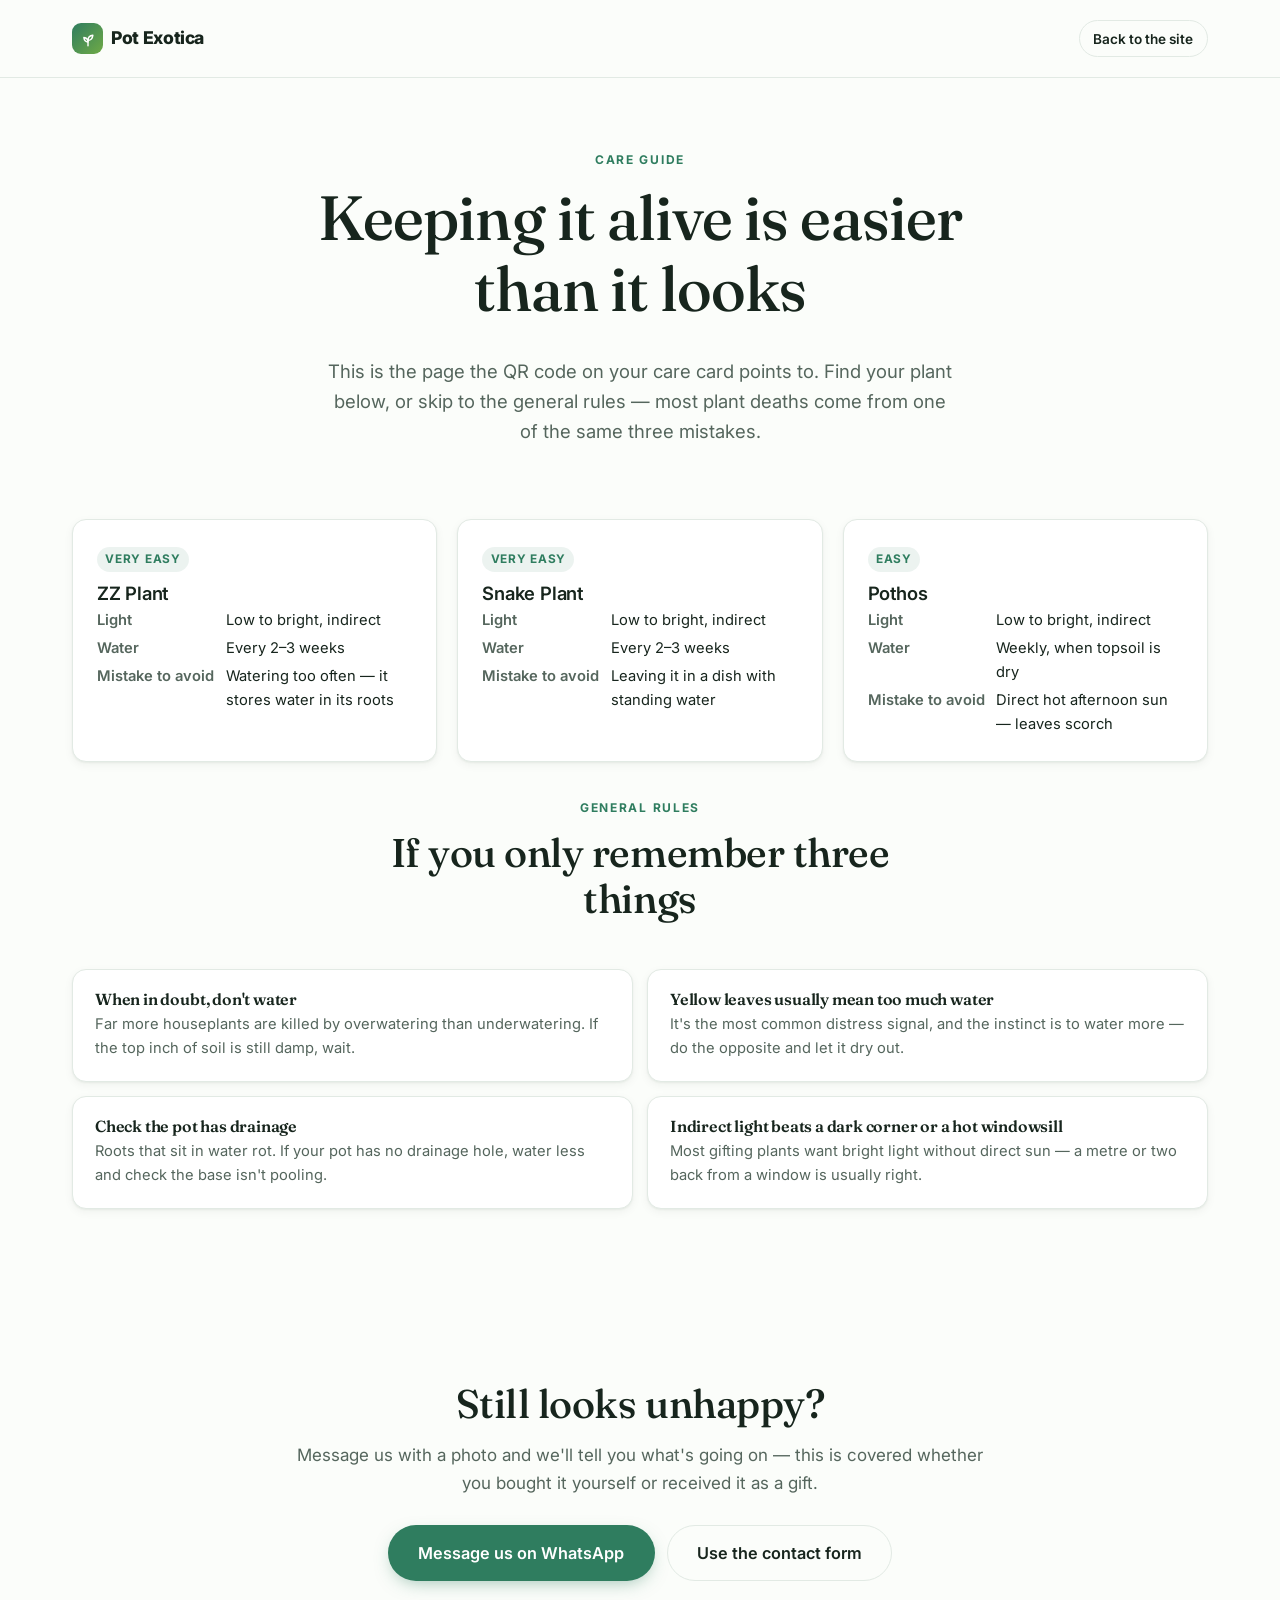
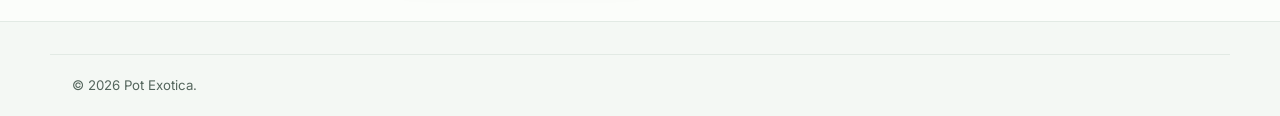
==== commit b1deaf4d: "Phase 2: Brand rebrand from Pot Culture to Pot Exotica with updated contact details and FAQ answers " ====
--- a/care.html
+++ b/care.html
@@ -3,8 +3,8 @@
 <head>
 <meta charset="utf-8">
 <meta name="viewport" content="width=device-width, initial-scale=1">
-<title>Plant care guide — Pot Culture</title>
-<meta name="description" content="How to look after the plant you received from Pot Culture — watering, light, and what to do if something looks wrong.">
+<title>Plant care guide — Pot Exotica</title>
+<meta name="description" content="How to look after the plant you received from Pot Exotica — watering, light, and what to do if something looks wrong.">
 <meta name="robots" content="noindex">
 <link rel="preconnect" href="https://fonts.googleapis.com">
 <link rel="preconnect" href="https://fonts.gstatic.com" crossorigin>
@@ -46,7 +46,7 @@
           <path d="M12 16c0-3.3-2.2-5.5-5.5-5.9.4 3.4 2.6 5.6 5.5 5.9Z"/>
         </svg>
       </span>
-      <span class="brand-name">Pot Culture</span>
+      <span class="brand-name">Pot Exotica</span>
     </a>
     <a class="btn btn-ghost btn-sm" href="index.html">Back to the site</a>
   </div>
@@ -135,7 +135,7 @@
       </p>
       <div style="display:flex;gap:12px;justify-content:center;flex-wrap:wrap">
         <!-- Same number as EDIT #8 in index.html's floating button -->
-        <a class="btn btn-primary btn-lg" href="https://wa.me/91XXXXXXXXXX?text=Hi%2C%20my%20plant%20from%20Pot%20Culture%20isn%27t%20doing%20well" target="_blank" rel="noopener">Message us on WhatsApp</a>
+        <a class="btn btn-primary btn-lg" href="https://wa.me/91XXXXXXXXXX?text=Hi%2C%20my%20plant%20from%20Pot%20Exotica%20isn%27t%20doing%20well" target="_blank" rel="noopener">Message us on WhatsApp</a>
         <a class="btn btn-ghost btn-lg" href="index.html#contact">Use the contact form</a>
       </div>
     </div>
@@ -143,7 +143,7 @@
 </main>
 
 <footer class="site-footer" style="padding-top:32px">
-  <div class="wrap footer-bottom"><p>&copy; <span id="year"></span> Pot Culture.</p></div>
+  <div class="wrap footer-bottom"><p>&copy; <span id="year"></span> Pot Exotica.</p></div>
 </footer>
 
 <script>document.getElementById("year").textContent = new Date().getFullYear();</script>
